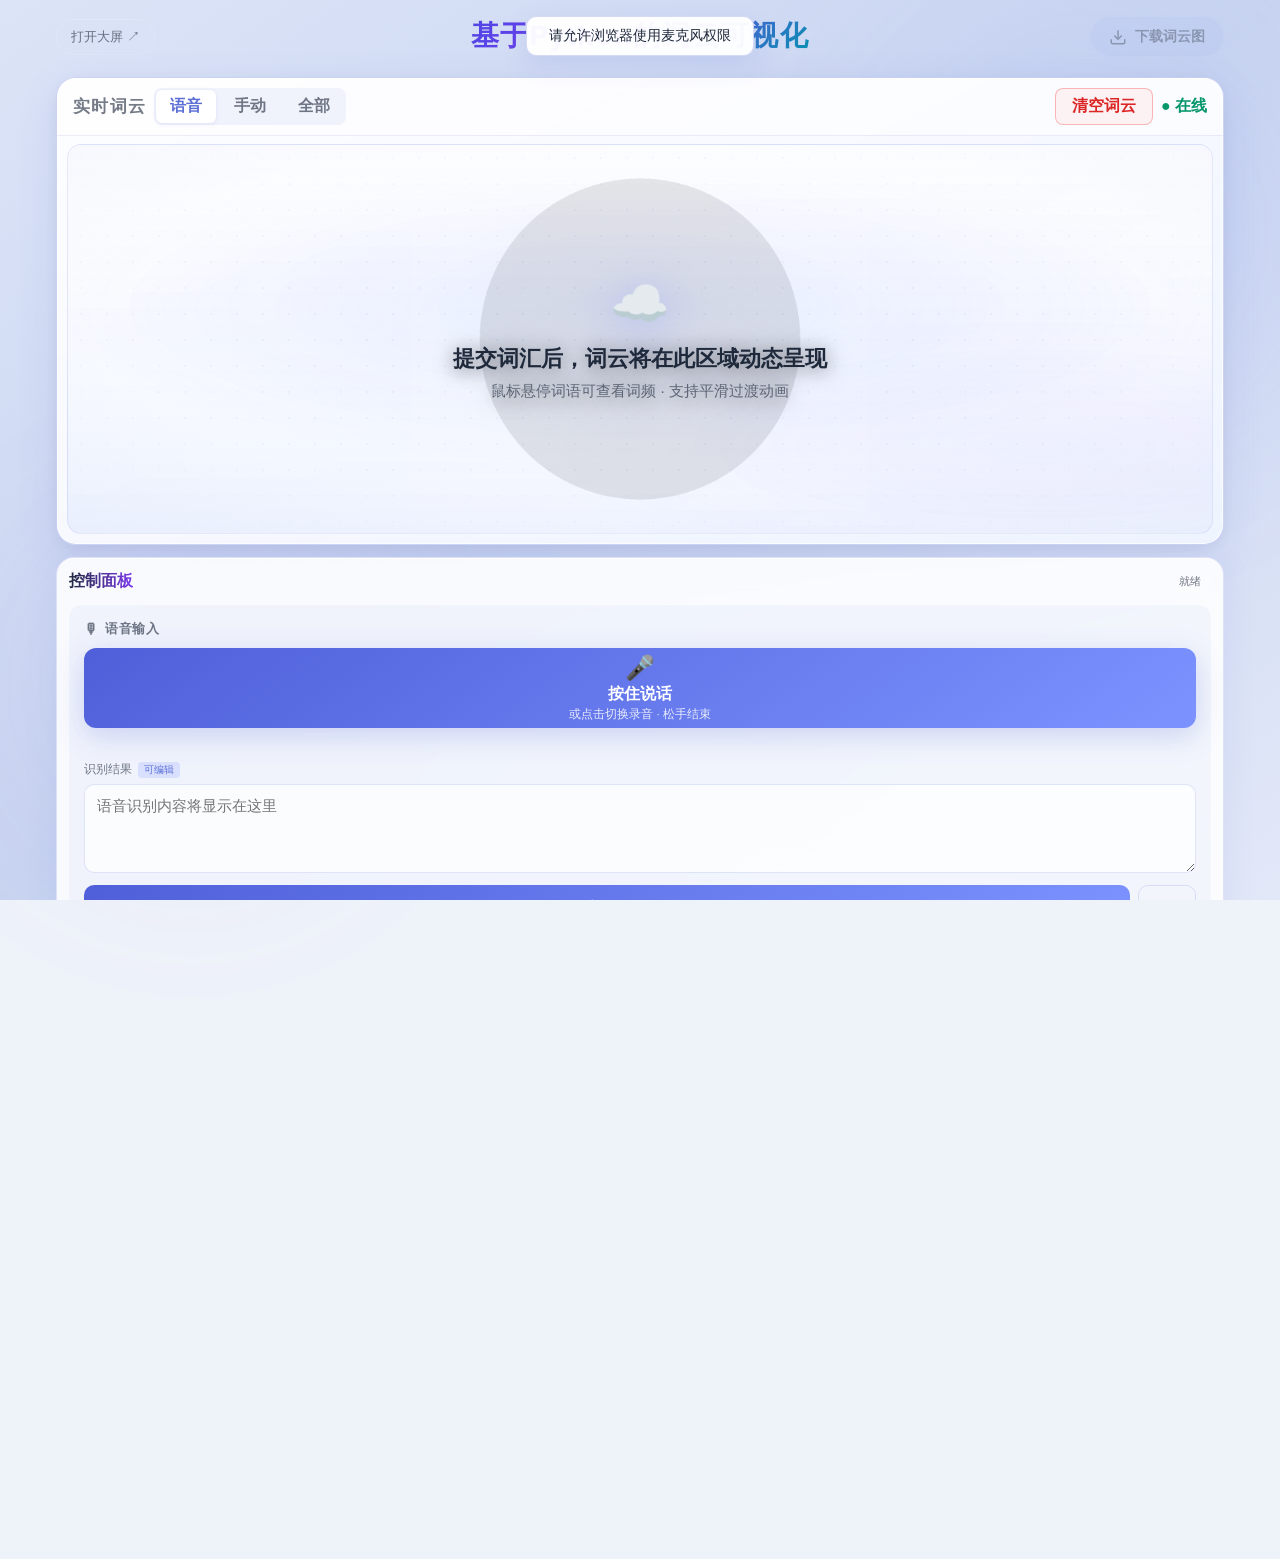
==== web/index.html @ 964d251f "Fix mobile layout, move panel below cloud, improve masks and mobile save. Remove China map shape; us" ====
<!DOCTYPE html>
<html lang="zh-CN">
<head>
  <meta charset="UTF-8">
  <meta name="viewport" content="width=device-width, initial-scale=1.0, viewport-fit=cover">
  <meta name="mobile-web-app-capable" content="yes">
  <meta name="apple-mobile-web-app-capable" content="yes">
  <meta name="apple-mobile-web-app-status-bar-style" content="default">
  <meta name="theme-color" content="#eef2f9">
  <meta name="description" content="基于 Python 的词云可视化 — 支持语音输入、手动录入与实时词云展示">
  <title>基于Python的词云可视化</title>
  <link rel="stylesheet" href="css/kiosk.css">
</head>
<body class="console-layout">
  <div id="background-layer"></div>
  <div class="ambient ambient-1"></div>
  <div class="ambient ambient-2"></div>

  <div class="page-shell">
    <header class="top-bar">
      <div class="top-bar-side top-bar-left">
        <a id="link-display" class="btn-link" href="display.html" target="_blank">打开大屏 ↗</a>
      </div>
      <h1 class="page-title">基于Python的词云可视化</h1>
      <div class="top-bar-side top-bar-right">
        <button id="btn-download" class="btn-download" type="button" disabled>
          <svg width="18" height="18" viewBox="0 0 24 24" fill="none" stroke="currentColor" stroke-width="2"><path d="M21 15v4a2 2 0 0 1-2 2H5a2 2 0 0 1-2-2v-4"/><polyline points="7 10 12 15 17 10"/><line x1="12" y1="15" x2="12" y2="3"/></svg>
          <span class="btn-download-text">下载词云图</span>
        </button>
      </div>
    </header>

    <!-- 词云展示区域（置于上方） -->
    <section id="wordcloud-stage" class="wordcloud-stage">
      <div class="stage-header">
        <div class="stage-header-left">
          <span class="stage-title">实时词云</span>
          <div class="source-tabs" id="source-tabs">
            <button type="button" class="source-tab active" data-source="voice">语音</button>
            <button type="button" class="source-tab" data-source="manual">手动</button>
            <button type="button" class="source-tab" data-source="all">全部</button>
          </div>
        </div>
        <div class="stage-header-right">
          <button id="btn-clear-cloud" class="btn-clear-cloud" type="button" title="清空当前词云显示">清空词云</button>
          <span id="sync-indicator" class="sync-indicator" title="同步状态">● 在线</span>
        </div>
      </div>
      <div class="stage-body">
        <div class="stage-bg-decor" aria-hidden="true"></div>
        <div class="stage-vignette" aria-hidden="true"></div>
        <div id="wordcloud-chart" class="wordcloud-chart"></div>
        <div id="empty-hint" class="empty-hint stage-empty">
          <div class="hint-icon">☁️</div>
          <p>提交词汇后，词云将在此区域动态呈现</p>
          <p class="sub">鼠标悬停词语可查看词频 · 支持平滑过渡动画</p>
        </div>
      </div>
    </section>

    <aside id="control-panel" class="control-panel">
      <header class="panel-header">
        <h1>控制面板</h1>
        <span id="speech-status" class="status-badge">就绪</span>
      </header>

      <section class="panel-card">
        <h2 class="card-title"><span class="card-icon">🎙</span> 语音输入</h2>
        <button id="btn-speak" class="btn-speak" type="button">
          <span class="mic-ring"></span>
          <span class="mic-icon">🎤</span>
          <span class="btn-label">按住说话</span>
          <span class="btn-hint">或点击切换录音 · 松手结束</span>
        </button>
        <p id="interim-text" class="interim-text"></p>
        <label class="field-label" for="speech-editor">识别结果 <span class="label-tag">可编辑</span></label>
        <textarea id="speech-editor" class="speech-editor" rows="3" placeholder="语音识别内容将显示在这里"></textarea>
        <div class="btn-row">
          <button id="btn-submit-speech" class="btn-primary" type="button">提交到词云</button>
          <button id="btn-clear-speech" class="btn-ghost" type="button">清空</button>
        </div>
      </section>

      <section class="panel-card">
        <h2 class="card-title"><span class="card-icon">✏️</span> 手动输入</h2>
        <div class="input-row">
          <input id="word-input" type="text" placeholder="输入词语，回车添加" autocomplete="off">
          <button id="btn-add" class="btn-add" type="button">添加</button>
        </div>
        <p class="field-hint">多个词用空格分隔 · 已启用敏感词与停用词过滤</p>
      </section>

      <section class="panel-card">
        <h2 class="card-title"><span class="card-icon">◇</span> 词云形状</h2>
        <div class="shape-grid" id="shape-grid"></div>
        <label class="upload-zone" for="mask-upload">
          <span class="upload-icon">📁</span>
          <span>上传自定义形状图</span>
          <span class="upload-hint">黑色剪影/轮廓 · 白色或透明背景 · 词语将填满轮廓内区域</span>
        </label>
        <input id="mask-upload" type="file" accept="image/*" hidden>
      </section>

      <section class="panel-stats">
        <div class="stat"><span class="stat-value" id="stat-total">0</span><span class="stat-label">总词次</span></div>
        <div class="stat"><span class="stat-value" id="stat-unique">0</span><span class="stat-label">不同词汇</span></div>
      </section>

      <details class="panel-more">
        <summary>背景与数据管理</summary>
        <div class="more-content">
          <label class="field-label">页面背景</label>
          <div class="color-row" id="bg-colors">
            <button type="button" class="color-swatch active" data-bg="gradient-1"></button>
            <button type="button" class="color-swatch" data-bg="gradient-2"></button>
            <button type="button" class="color-swatch" data-bg="gradient-3"></button>
            <button type="button" class="color-swatch" data-bg="solid-dark"></button>
            <button type="button" class="color-swatch" data-bg="solid-light"></button>
          </div>
          <label class="upload-zone upload-zone-sm" for="bg-upload"><span>上传页面背景图</span></label>
          <input id="bg-upload" type="file" accept="image/*" hidden>
          <div class="action-row">
            <button id="btn-export" class="btn-secondary" type="button">导出 JSON</button>
            <button id="btn-reset" class="btn-danger" type="button">清空词云</button>
          </div>
        </div>
      </details>

      <footer class="panel-footer">录入端 · 手机/电脑浏览器均可使用 · 在线版数据保存在本机</footer>
    </aside>
  </div>

  <div id="toast" class="toast" hidden aria-live="polite"></div>
  <div id="boot-error" class="boot-error" hidden>
    <p>页面加载失败</p>
    <p id="boot-error-msg"></p>
  </div>

  <script src="js/vendor/echarts.min.js"></script>
  <script src="js/vendor/echarts-wordcloud.min.js"></script>
  <script src="js/filter.js"></script>
  <script src="js/stopwords.js"></script>
  <script src="js/segment.js"></script>
  <script src="js/masks.js"></script>
  <script src="js/sync.js"></script>
  <script src="js/store.js"></script>
  <script src="js/chart.js"></script>
  <script src="js/app.js"></script>
</body>
</html>
---- web/css/kiosk.css ----
/* Kiosk 词云 - 美化版全屏展示 */

*,
*::before,
*::after {
  box-sizing: border-box;
  margin: 0;
  padding: 0;
}

:root {
  --panel-bg: rgba(255, 255, 255, 0.88);
  --panel-border: rgba(91, 111, 214, 0.18);
  --card-bg: rgba(91, 111, 214, 0.05);
  --accent: #5b6fd6;
  --accent-2: #7c3aed;
  --accent-glow: rgba(91, 111, 214, 0.25);
  --success: #059669;
  --danger: #dc2626;
  --text: #1e293b;
  --text-muted: rgba(30, 41, 59, 0.62);
  --radius: 18px;
  --radius-sm: 12px;
  --touch-min: 46px;
}

html, body {
  width: 100%;
  height: 100%;
  overflow: hidden;
  font-family: "Microsoft YaHei", "PingFang SC", "Segoe UI", sans-serif;
  color: var(--text);
  background: #eef2f9;
  touch-action: manipulation;
  -webkit-tap-highlight-color: transparent;
  -webkit-text-size-adjust: 100%;
}

#background-layer {
  position: fixed;
  inset: 0;
  z-index: 0;
  background: linear-gradient(145deg, #dce4f7 0%, #c8d4f0 45%, #e8edf8 100%);
  background-size: cover;
  background-position: center;
  transition: background 0.5s ease;
}

.ambient {
  position: fixed;
  border-radius: 50%;
  filter: blur(90px);
  opacity: 0.28;
  pointer-events: none;
  z-index: 0;
}

.ambient-1 {
  width: 50vw;
  height: 50vw;
  top: -10%;
  right: -10%;
  background: radial-gradient(circle, rgba(124, 147, 255, 0.45), transparent 70%);
  animation: drift 18s ease-in-out infinite;
}

.ambient-2 {
  width: 40vw;
  height: 40vw;
  bottom: -5%;
  left: -5%;
  background: radial-gradient(circle, rgba(167, 139, 250, 0.35), transparent 70%);
  animation: drift 22s ease-in-out infinite reverse;
}

@keyframes drift {
  0%, 100% { transform: translate(0, 0); }
  50% { transform: translate(30px, -20px); }
}

#wordcloud-canvas {
  display: none;
}

/* ========== 控制台页面：上词云、下控制面板 ========== */
.console-layout {
  overflow-x: hidden;
  overflow-y: auto;
  -webkit-overflow-scrolling: touch;
}

.page-shell {
  position: relative;
  z-index: 1;
  display: flex;
  flex-direction: column;
  gap: 12px;
  width: 100%;
  max-width: 1100px;
  min-height: 100vh;
  min-height: 100dvh;
  margin: 0 auto;
  padding: max(8px, env(safe-area-inset-top)) max(12px, env(safe-area-inset-right)) max(16px, env(safe-area-inset-bottom)) max(12px, env(safe-area-inset-left));
  box-sizing: border-box;
}

.console-layout .top-bar {
  flex: 0 0 auto;
  width: 100%;
}

.console-layout .wordcloud-stage {
  flex: 0 0 auto;
  width: 100%;
  height: clamp(280px, 48vh, 520px);
  min-height: 280px;
}

.console-layout .control-panel {
  flex: 0 0 auto;
  width: 100%;
  height: auto;
  max-height: none;
}

/* ========== 词云展示框 ========== */
.wordcloud-stage {
  position: relative;
  z-index: 2;
  display: flex;
  flex-direction: column;
  min-width: 0;
  min-height: 0;
  height: 100%;
  border-radius: 20px;
  border: 1px solid rgba(91, 111, 214, 0.28);
  background: linear-gradient(
    155deg,
    rgba(255, 255, 255, 0.92) 0%,
    rgba(248, 250, 255, 0.95) 55%,
    rgba(240, 245, 255, 0.92) 100%
  );
  backdrop-filter: blur(12px);
  -webkit-backdrop-filter: blur(12px);
  box-shadow:
    0 0 0 1px rgba(255, 255, 255, 0.8) inset,
    0 12px 40px rgba(91, 111, 214, 0.12),
    0 4px 16px rgba(30, 41, 59, 0.06);
  overflow: hidden;
}

.stage-header {
  display: flex;
  align-items: center;
  justify-content: space-between;
  padding: 10px 16px;
  border-bottom: 1px solid rgba(91, 111, 214, 0.12);
  flex-shrink: 0;
  background: rgba(255, 255, 255, 0.5);
  gap: 12px;
}

.stage-header-left {
  display: flex;
  align-items: center;
  gap: 8px;
  min-width: 0;
  flex: 1 1 auto;
  flex-wrap: wrap;
}

.stage-header-right {
  display: flex;
  align-items: center;
  gap: 8px;
  flex-shrink: 0;
  flex-wrap: wrap;
}

.source-tabs {
  display: flex;
  gap: 4px;
  padding: 2px;
  border-radius: 8px;
  background: rgba(91, 111, 214, 0.08);
}

.source-tab {
  border: none;
  background: transparent;
  color: var(--text-muted);
  font-size: 1rem;
  font-weight: 600;
  padding: 6px 14px;
  border-radius: 6px;
  cursor: pointer;
  transition: background 0.2s, color 0.2s;
}

.source-tab:hover {
  color: var(--text);
  background: rgba(255, 255, 255, 0.6);
}

.source-tab.active {
  background: #fff;
  color: var(--accent);
  box-shadow: 0 1px 4px rgba(91, 111, 214, 0.15);
}

.btn-clear-cloud {
  border: 1px solid rgba(239, 68, 68, 0.35);
  background: rgba(254, 242, 242, 0.9);
  color: #dc2626;
  font-size: 1rem;
  font-weight: 600;
  padding: 7px 16px;
  border-radius: 8px;
  cursor: pointer;
  transition: background 0.2s, border-color 0.2s;
}

.btn-clear-cloud:hover {
  background: #fee2e2;
  border-color: rgba(239, 68, 68, 0.55);
}

.stage-title {
  font-size: 1.05rem;
  font-weight: 600;
  color: var(--text-muted);
  letter-spacing: 0.08em;
}

.stage-body {
  position: relative;
  flex: 1;
  display: flex;
  flex-direction: column;
  min-height: 0;
  margin: 8px 10px 10px;
  border-radius: 14px;
  overflow: hidden;
  border: 1px solid rgba(91, 111, 214, 0.15);
  background:
    radial-gradient(ellipse 75% 60% at 50% 42%, rgba(124, 147, 255, 0.14), transparent 68%),
    radial-gradient(ellipse 45% 35% at 85% 78%, rgba(167, 139, 250, 0.08), transparent),
    linear-gradient(180deg, rgba(255, 255, 255, 0.85) 0%, rgba(240, 245, 255, 0.95) 100%);
}

.stage-body::before {
  content: "";
  position: absolute;
  inset: 6%;
  z-index: 1;
  background-image: var(--shape-guide-image, none);
  background-repeat: no-repeat;
  background-position: center;
  background-size: contain;
  opacity: 0.09;
  pointer-events: none;
}

.stage-bg-decor {
  position: absolute;
  inset: 0;
  background-image: radial-gradient(rgba(91, 111, 214, 0.07) 1px, transparent 1px);
  background-size: 26px 26px;
  mask-image: radial-gradient(ellipse 90% 80% at 50% 48%, black 25%, transparent 100%);
  -webkit-mask-image: radial-gradient(ellipse 90% 80% at 50% 48%, black 25%, transparent 100%);
  pointer-events: none;
  z-index: 0;
}

.stage-vignette {
  position: absolute;
  inset: 0;
  background: radial-gradient(ellipse 85% 75% at 50% 50%, transparent 55%, rgba(91, 111, 214, 0.06) 100%);
  pointer-events: none;
  z-index: 1;
}

.sync-indicator {
  font-size: 1rem;
  font-weight: 600;
  color: var(--success);
  transition: color 0.3s;
}

.sync-indicator.offline {
  color: #fbbf24;
}

.wordcloud-chart {
  position: relative;
  z-index: 2;
  width: 100%;
  height: 100%;
  min-height: 200px;
  flex: 1;
}
  min-height: 280px;
  background: transparent !important;
}

.wordcloud-chart canvas {
  background: transparent !important;
}

.stage-empty {
  position: absolute;
  inset: 0;
  z-index: 3;
}

.top-actions {
  display: flex;
  align-items: center;
  gap: 10px;
}

.btn-link {
  padding: 8px 14px;
  border-radius: 999px;
  border: 1px solid rgba(255, 255, 255, 0.15);
  color: var(--text-muted);
  font-size: 0.82rem;
  text-decoration: none;
  transition: all 0.2s;
}

.btn-link:hover {
  color: var(--text);
  border-color: var(--accent);
  background: rgba(124, 147, 255, 0.12);
}

/* 顶部栏 */
.top-bar {
  position: relative;
  z-index: 15;
  display: flex;
  flex-wrap: wrap;
  align-items: center;
  justify-content: space-between;
  gap: 8px 12px;
  padding: 4px 0 8px;
  width: 100%;
  box-sizing: border-box;
}

.top-bar-side {
  display: flex;
  align-items: center;
  flex: 0 1 auto;
  pointer-events: auto;
}

.top-bar-left {
  order: 1;
}

.top-bar-right {
  order: 3;
  margin-left: auto;
}

.page-title {
  order: 2;
  flex: 1 1 100%;
  pointer-events: none;
  text-align: center;
  font-size: clamp(1rem, 4.2vw, 1.75rem);
  font-weight: 800;
  letter-spacing: 0.05em;
  background: linear-gradient(135deg, #4f46e5 0%, #7c3aed 45%, #0891b2 100%);
  -webkit-background-clip: text;
  -webkit-text-fill-color: transparent;
  background-clip: text;
  line-height: 1.3;
  padding: 0;
}

@media (min-width: 640px) {
  .top-bar {
    display: grid;
    grid-template-columns: 1fr auto 1fr;
    flex-wrap: nowrap;
  }

  .page-title {
    order: unset;
    flex: unset;
    grid-column: 2;
  }

  .top-bar-left {
    order: unset;
    justify-content: flex-start;
  }

  .top-bar-right {
    order: unset;
    margin-left: 0;
    justify-content: flex-end;
  }
}

.brand {
  display: flex;
  align-items: center;
  gap: 10px;
}

.brand-dot {
  width: 10px;
  height: 10px;
  border-radius: 50%;
  background: var(--success);
  box-shadow: 0 0 12px var(--success);
  animation: pulse-dot 2s ease infinite;
}

@keyframes pulse-dot {
  0%, 100% { opacity: 1; }
  50% { opacity: 0.5; }
}

.brand-text {
  font-size: 0.95rem;
  font-weight: 600;
  letter-spacing: 0.04em;
  opacity: 0.9;
}

.btn-download {
  display: flex;
  align-items: center;
  gap: 8px;
  padding: 10px 18px;
  border: 1px solid rgba(255, 255, 255, 0.15);
  border-radius: 999px;
  background: rgba(124, 147, 255, 0.15);
  backdrop-filter: blur(12px);
  color: var(--text);
  font-family: inherit;
  font-size: 0.88rem;
  font-weight: 600;
  cursor: pointer;
  transition: all 0.2s ease;
}

.btn-download:hover:not(:disabled) {
  background: rgba(124, 147, 255, 0.3);
  border-color: var(--accent);
  box-shadow: 0 4px 20px var(--accent-glow);
}

.btn-download:disabled {
  opacity: 0.35;
  cursor: not-allowed;
}

/* 空状态提示 */
.empty-hint {
  display: flex;
  flex-direction: column;
  align-items: center;
  justify-content: center;
  pointer-events: none;
  text-align: center;
  padding: 24px;
  transition: opacity 0.4s ease;
}

.empty-hint.hidden { opacity: 0; }

.hint-icon {
  font-size: 3rem;
  margin-bottom: 12px;
  filter: drop-shadow(0 4px 20px rgba(124, 147, 255, 0.4));
}

.empty-hint p {
  font-size: clamp(1rem, 2.2vw, 1.35rem);
  font-weight: 600;
  text-shadow: 0 2px 20px rgba(0, 0, 0, 0.55);
}

.empty-hint .sub {
  margin-top: 8px;
  font-size: clamp(0.82rem, 2vw, 0.95rem);
  font-weight: 400;
  color: var(--text-muted);
}

/* 控制面板 */
.control-panel {
  position: relative;
  z-index: 10;
  width: 100%;
  height: auto;
  max-height: none;
  overflow-y: visible;
  overflow-x: hidden;
  padding: 12px;
  border-radius: var(--radius);
  background: var(--panel-bg);
  border: 1px solid var(--panel-border);
  backdrop-filter: blur(20px);
  -webkit-backdrop-filter: blur(20px);
  box-shadow: 0 8px 32px rgba(91, 111, 214, 0.1), inset 0 1px 0 rgba(255, 255, 255, 0.8);
  scrollbar-width: thin;
  scrollbar-color: rgba(91,111,214,0.2) transparent;
}

.panel-header {
  display: flex;
  align-items: center;
  justify-content: space-between;
  margin-bottom: 12px;
}

.panel-header h1 {
  font-size: 1rem;
  font-weight: 700;
  background: linear-gradient(90deg, var(--text), var(--accent-2));
  -webkit-background-clip: text;
  -webkit-text-fill-color: transparent;
  background-clip: text;
}

.status-badge {
  font-size: 0.7rem;
  padding: 4px 10px;
  border-radius: 999px;
  background: rgba(255, 255, 255, 0.07);
  color: var(--text-muted);
}

.status-badge.listening {
  background: rgba(255, 107, 138, 0.2);
  color: #ffb3c5;
  animation: pulse-badge 1.2s ease-in-out infinite;
}

.status-badge.unsupported {
  background: rgba(251, 191, 36, 0.15);
  color: #fcd34d;
}

@keyframes pulse-badge {
  0%, 100% { opacity: 1; }
  50% { opacity: 0.55; }
}

.panel-card {
  background: var(--card-bg);
  border: 1px solid rgba(255, 255, 255, 0.06);
  border-radius: var(--radius-sm);
  padding: 14px;
  margin-bottom: 10px;
}

.card-title {
  display: flex;
  align-items: center;
  gap: 6px;
  font-size: 0.82rem;
  font-weight: 600;
  color: var(--text-muted);
  margin-bottom: 10px;
  text-transform: uppercase;
  letter-spacing: 0.06em;
}

.card-icon { font-size: 0.9rem; }

/* 语音按钮 */
.btn-speak {
  position: relative;
  width: 100%;
  min-height: 80px;
  border: none;
  border-radius: var(--radius-sm);
  cursor: pointer;
  display: flex;
  flex-direction: column;
  align-items: center;
  justify-content: center;
  gap: 2px;
  background: linear-gradient(145deg, #4f5fd9, #7c93ff);
  color: #fff;
  font-family: inherit;
  box-shadow: 0 8px 28px var(--accent-glow);
  transition: transform 0.12s, box-shadow 0.12s, background 0.12s;
  user-select: none;
  overflow: hidden;
  touch-action: none;
  -webkit-user-select: none;
}

.btn-speak:active,
.btn-speak.recording {
  transform: scale(0.98);
  background: linear-gradient(145deg, #e0446a, #ff6b8a);
  box-shadow: 0 8px 32px rgba(255, 107, 138, 0.45);
}

.btn-speak:disabled {
  opacity: 0.4;
  cursor: not-allowed;
}

.mic-ring {
  position: absolute;
  inset: 0;
  border-radius: inherit;
  opacity: 0;
  border: 2px solid rgba(255, 255, 255, 0.5);
  transition: opacity 0.2s;
}

.btn-speak.recording .mic-ring {
  opacity: 1;
  animation: ring-pulse 1.2s ease-out infinite;
}

@keyframes ring-pulse {
  0% { transform: scale(1); opacity: 0.6; }
  100% { transform: scale(1.15); opacity: 0; }
}

.mic-icon { font-size: 1.5rem; }
.btn-label { font-size: 1rem; font-weight: 700; }
.btn-hint { font-size: 0.72rem; opacity: 0.85; }

.interim-text {
  min-height: 1.2em;
  margin-top: 8px;
  font-size: 0.8rem;
  color: var(--accent);
  line-height: 1.4;
  word-break: break-all;
}

.field-label {
  display: flex;
  align-items: center;
  gap: 6px;
  font-size: 0.76rem;
  color: var(--text-muted);
  margin: 10px 0 6px;
}

.label-tag {
  font-size: 0.65rem;
  padding: 1px 6px;
  border-radius: 4px;
  background: rgba(124, 147, 255, 0.2);
  color: var(--accent);
}

.speech-editor {
  width: 100%;
  padding: 10px 12px;
  border-radius: 10px;
  border: 1px solid var(--panel-border);
  background: rgba(255, 255, 255, 0.75);
  color: var(--text);
  font-size: 0.92rem;
  font-family: inherit;
  line-height: 1.5;
  resize: vertical;
  min-height: 72px;
  outline: none;
  transition: border-color 0.2s, box-shadow 0.2s;
}

.speech-editor:focus {
  border-color: var(--accent);
  box-shadow: 0 0 0 3px rgba(124, 147, 255, 0.15);
}

.btn-row {
  display: flex;
  gap: 8px;
  margin-top: 8px;
}

.btn-primary {
  flex: 1;
  min-height: var(--touch-min);
  border: none;
  border-radius: 10px;
  background: linear-gradient(135deg, #4f5fd9, #7c93ff);
  color: #fff;
  font-size: 0.9rem;
  font-weight: 600;
  font-family: inherit;
  cursor: pointer;
  transition: opacity 0.15s;
}

.btn-primary:active { opacity: 0.85; }

.btn-ghost {
  min-height: var(--touch-min);
  padding: 0 14px;
  border: 1px solid var(--panel-border);
  border-radius: 10px;
  background: transparent;
  color: var(--text-muted);
  font-size: 0.85rem;
  font-family: inherit;
  cursor: pointer;
}

.input-row {
  display: flex;
  gap: 8px;
}

.input-row input {
  flex: 1;
  min-width: 0;
  min-height: var(--touch-min);
  padding: 0 14px;
  border-radius: 10px;
  border: 1px solid var(--panel-border);
  background: rgba(255, 255, 255, 0.75);
  color: var(--text);
  font-size: 0.95rem;
  font-family: inherit;
  outline: none;
}

.input-row input:focus {
  border-color: var(--accent);
  box-shadow: 0 0 0 3px rgba(124, 147, 255, 0.15);
}

.btn-add {
  min-width: 68px;
  min-height: var(--touch-min);
  border: none;
  border-radius: 10px;
  background: rgba(124, 147, 255, 0.2);
  color: var(--text);
  font-size: 0.9rem;
  font-family: inherit;
  cursor: pointer;
}

.field-hint {
  margin-top: 6px;
  font-size: 0.7rem;
  color: var(--text-muted);
  line-height: 1.35;
}

/* 形状选择 */
.shape-grid {
  display: grid;
  grid-template-columns: repeat(3, 1fr);
  gap: 8px;
  margin-bottom: 10px;
}

.shape-btn {
  display: flex;
  flex-direction: column;
  align-items: center;
  gap: 4px;
  padding: 10px 4px;
  border: 1px solid rgba(255, 255, 255, 0.08);
  border-radius: 10px;
  background: rgba(0, 0, 0, 0.2);
  color: var(--text-muted);
  font-size: 0.68rem;
  font-family: inherit;
  cursor: pointer;
  transition: all 0.15s;
}

.shape-btn .shape-icon {
  font-size: 1.3rem;
  line-height: 1;
}

.shape-btn:hover {
  border-color: rgba(124, 147, 255, 0.3);
  background: rgba(124, 147, 255, 0.08);
}

.shape-btn.active {
  border-color: var(--accent);
  background: rgba(124, 147, 255, 0.18);
  color: var(--text);
  box-shadow: 0 0 16px var(--accent-glow);
}

.upload-zone {
  display: flex;
  flex-direction: column;
  align-items: center;
  gap: 2px;
  padding: 12px;
  border: 1px dashed rgba(255, 255, 255, 0.15);
  border-radius: 10px;
  cursor: pointer;
  font-size: 0.78rem;
  color: var(--text-muted);
  transition: border-color 0.2s, background 0.2s;
}

.upload-zone:hover {
  border-color: var(--accent);
  background: rgba(124, 147, 255, 0.06);
}

.upload-zone-sm {
  padding: 8px;
  margin-bottom: 10px;
}

.upload-icon { font-size: 1.2rem; }
.upload-hint { font-size: 0.65rem; opacity: 0.7; }

.panel-stats {
  display: flex;
  gap: 10px;
  margin-bottom: 10px;
}

.stat {
  flex: 1;
  padding: 10px;
  border-radius: var(--radius-sm);
  background: var(--card-bg);
  border: 1px solid rgba(255, 255, 255, 0.06);
  text-align: center;
}

.stat-value {
  display: block;
  font-size: 1.4rem;
  font-weight: 700;
  background: linear-gradient(135deg, var(--accent), var(--accent-2));
  -webkit-background-clip: text;
  -webkit-text-fill-color: transparent;
  background-clip: text;
}

.stat-label {
  font-size: 0.68rem;
  color: var(--text-muted);
}

.panel-more summary {
  cursor: pointer;
  font-size: 0.82rem;
  color: var(--text-muted);
  padding: 8px 0;
  list-style: none;
}

.panel-more summary::-webkit-details-marker { display: none; }

.more-content { padding-top: 8px; }

.color-row {
  display: flex;
  gap: 8px;
  margin-bottom: 10px;
}

.color-swatch {
  width: 34px;
  height: 34px;
  border-radius: 50%;
  border: 2px solid transparent;
  cursor: pointer;
  padding: 0;
  transition: transform 0.15s;
}

.color-swatch:hover { transform: scale(1.1); }

.color-swatch.active {
  border-color: #fff;
  box-shadow: 0 0 0 2px var(--accent);
}

.color-swatch[data-bg="gradient-1"] { background: linear-gradient(135deg, #dce4f7, #c8d4f0, #e8edf8); }
.color-swatch[data-bg="gradient-2"] { background: linear-gradient(135deg, #e4d9f5, #d4c4ef, #ebe2f8); }
.color-swatch[data-bg="gradient-3"] { background: linear-gradient(135deg, #d4ece6, #c0e0d6, #e0f0ea); }
.color-swatch[data-bg="solid-dark"] { background: linear-gradient(135deg, #2a3148, #343d58); }
.color-swatch[data-bg="solid-light"] { background: linear-gradient(135deg, #f5f7fc, #e8edf7); }

.action-row {
  display: flex;
  gap: 8px;
}

.btn-secondary, .btn-danger {
  flex: 1;
  min-height: 38px;
  border: none;
  border-radius: 8px;
  font-size: 0.8rem;
  font-family: inherit;
  cursor: pointer;
}

.btn-secondary {
  background: rgba(255, 255, 255, 0.07);
  color: var(--text);
}

.btn-danger {
  background: rgba(255, 107, 138, 0.15);
  color: #ffb3c5;
}

.panel-footer {
  margin-top: 10px;
  padding-top: 10px;
  border-top: 1px solid var(--panel-border);
  font-size: 0.65rem;
  color: var(--text-muted);
  text-align: center;
}

.toast {
  position: fixed;
  top: 16px;
  left: 50%;
  transform: translateX(-50%);
  z-index: 100;
  padding: 10px 22px;
  border-radius: 10px;
  background: rgba(255, 255, 255, 0.96);
  color: var(--text);
  border: 1px solid rgba(91, 111, 214, 0.25);
  box-shadow: 0 8px 24px rgba(91, 111, 214, 0.15);
  font-size: 0.86rem;
  pointer-events: none;
  max-width: 90vw;
  text-align: center;
  opacity: 0;
  visibility: hidden;
  transition: opacity 0.25s ease, visibility 0.25s ease;
}

.toast.show {
  opacity: 1;
  visibility: visible;
}

.toast[hidden] {
  display: block !important;
  opacity: 0;
  visibility: hidden;
}

.save-preview-overlay {
  position: fixed;
  inset: 0;
  z-index: 300;
  display: flex;
  align-items: center;
  justify-content: center;
  padding: 16px;
  padding: max(16px, env(safe-area-inset-top)) max(16px, env(safe-area-inset-right)) max(16px, env(safe-area-inset-bottom)) max(16px, env(safe-area-inset-left));
  background: rgba(15, 23, 42, 0.72);
  backdrop-filter: blur(6px);
}

.save-preview-overlay[hidden] {
  display: none !important;
}

.save-preview-box {
  width: min(100%, 420px);
  max-height: 90vh;
  overflow: auto;
  padding: 16px;
  border-radius: 16px;
  background: #fff;
  text-align: center;
  box-shadow: 0 20px 50px rgba(0, 0, 0, 0.25);
}

.save-preview-title {
  font-size: 0.95rem;
  font-weight: 600;
  color: var(--text);
  margin-bottom: 12px;
}

.save-preview-img {
  display: block;
  width: 100%;
  height: auto;
  border-radius: 10px;
  border: 1px solid rgba(91, 111, 214, 0.2);
  margin-bottom: 14px;
  -webkit-touch-callout: default;
  user-select: auto;
}

.save-preview-hint {
  font-size: 0.82rem;
  color: var(--text-muted);
  margin-bottom: 12px;
  line-height: 1.45;
}

.save-preview-box .btn-primary,
.save-preview-actions .btn-secondary,
.save-preview-actions .btn-ghost {
  width: 100%;
}

.save-preview-actions {
  display: flex;
  flex-direction: column;
  gap: 10px;
}

.save-download-link {
  display: flex;
  align-items: center;
  justify-content: center;
  padding: 12px 16px;
  border-radius: 12px;
  text-decoration: none;
  text-align: center;
  font-weight: 600;
  box-sizing: border-box;
}

.boot-error {
  position: fixed;
  inset: 0;
  z-index: 200;
  display: flex;
  flex-direction: column;
  align-items: center;
  justify-content: center;
  padding: 24px;
  background: rgba(8, 10, 18, 0.96);
  text-align: center;
}

.boot-error[hidden] { display: none !important; }

.boot-error #boot-error-msg { color: #ffb3c5; }

.boot-error .boot-hint {
  margin-top: 16px;
  color: var(--text-muted);
  font-size: 0.85rem;
  max-width: 360px;
  line-height: 1.5;
}

@media (min-width: 1200px) {
  .page-shell {
    max-width: 1200px;
    padding: 12px 16px 18px;
  }

  .console-layout .wordcloud-stage {
    height: clamp(360px, 52vh, 580px);
  }
}

@media (max-width: 639px) {
  .console-layout .wordcloud-stage {
    height: clamp(260px, 42vh, 400px);
    min-height: 260px;
  }

  .stage-header {
    flex-direction: column;
    align-items: stretch;
  }

  .stage-header-left,
  .stage-header-right {
    width: 100%;
    justify-content: space-between;
  }

  .source-tabs {
    width: 100%;
  }

  .source-tab {
    flex: 1;
    text-align: center;
    padding: 8px 6px;
    font-size: 0.9rem;
  }

  .top-bar-right .btn-download .btn-download-text {
    display: none;
  }

  .shape-grid {
    grid-template-columns: repeat(3, 1fr);
  }

  .btn-row {
    flex-direction: column;
  }

  .btn-row button {
    width: 100%;
    min-height: var(--touch-min);
  }

  .input-row input,
  .speech-editor {
    font-size: 16px;
  }
}

@media (max-height: 700px) and (min-width: 961px) {
  .page-shell {
    padding: 8px 14px 12px;
    gap: 10px;
  }

  .control-panel {
    padding: 12px;
  }

  .btn-speak {
    min-height: 68px;
  }
}

body.theme-dark {
  --panel-bg: rgba(12, 14, 24, 0.88);
  --panel-border: rgba(255, 255, 255, 0.1);
  --card-bg: rgba(255, 255, 255, 0.04);
  --text: #f0f2ff;
  --text-muted: rgba(240, 242, 255, 0.55);
}

body.theme-dark .wordcloud-stage {
  background: linear-gradient(155deg, rgba(20, 24, 42, 0.92), rgba(8, 11, 22, 0.95));
  border-color: rgba(124, 147, 255, 0.22);
}

body.theme-dark .stage-body {
  background:
    radial-gradient(ellipse 75% 60% at 50% 42%, rgba(124, 147, 255, 0.16), transparent 68%),
    linear-gradient(180deg, rgba(5, 8, 18, 0.55) 0%, rgba(10, 14, 28, 0.82) 100%);
  border-color: rgba(255, 255, 255, 0.07);
}

body.theme-dark .speech-editor,
body.theme-dark .input-row input {
  background: rgba(0, 0, 0, 0.25);
  color: #f0f2ff;
}
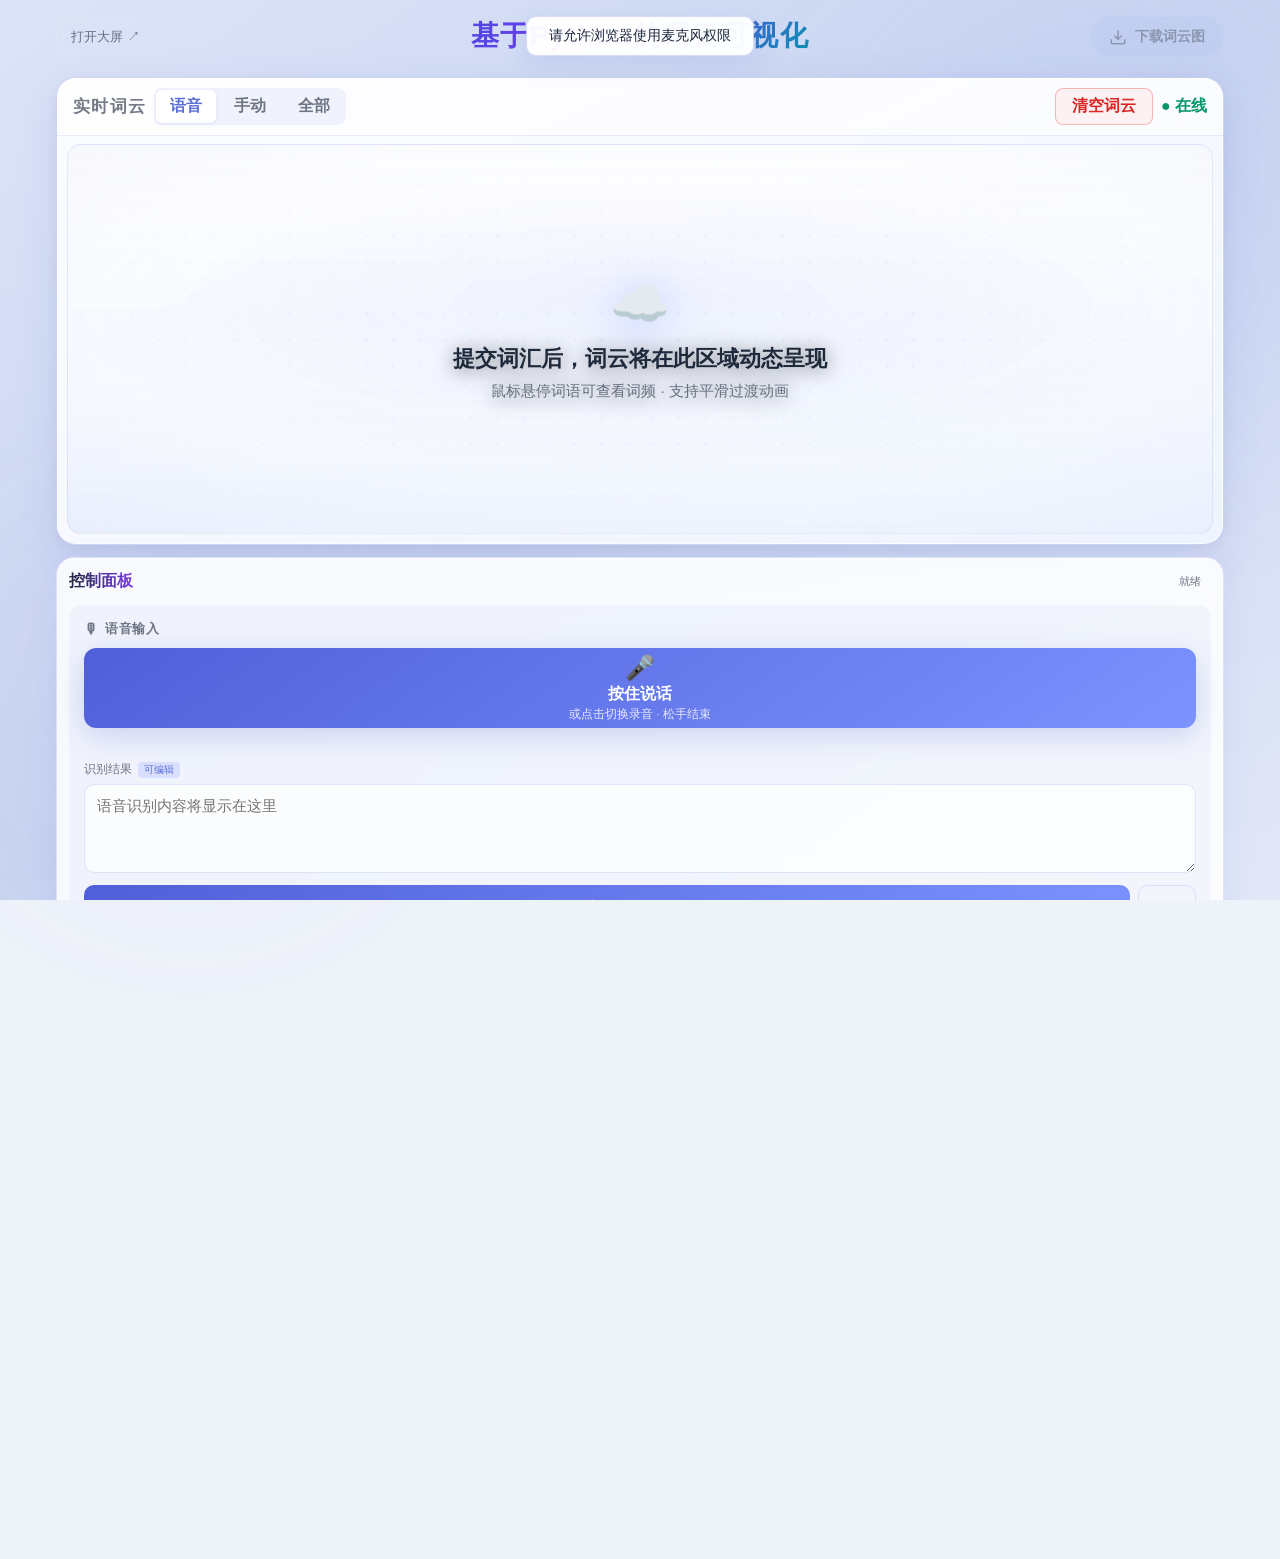
==== commit 23feb1aa: "Outline-only word cloud masks: transparent interior, words along shape edge" ====
--- a/web/index.html
+++ b/web/index.html
@@ -9,7 +9,7 @@
   <meta name="theme-color" content="#eef2f9">
   <meta name="description" content="基于 Python 的词云可视化 — 支持语音输入、手动录入与实时词云展示">
   <title>基于Python的词云可视化</title>
-  <link rel="stylesheet" href="css/kiosk.css">
+  <link rel="stylesheet" href="css/kiosk.css?v=20260529">
 </head>
 <body class="console-layout">
   <div id="background-layer"></div>
@@ -96,7 +96,7 @@
         <label class="upload-zone" for="mask-upload">
           <span class="upload-icon">📁</span>
           <span>上传自定义形状图</span>
-          <span class="upload-hint">黑色剪影/轮廓 · 白色或透明背景 · 词语将填满轮廓内区域</span>
+          <span class="upload-hint">黑色剪影/轮廓 · 白底或透明底 · 词语沿轮廓边缘排列</span>
         </label>
         <input id="mask-upload" type="file" accept="image/*" hidden>
       </section>
@@ -126,7 +126,7 @@
         </div>
       </details>
 
-      <footer class="panel-footer">录入端 · 手机/电脑浏览器均可使用 · 在线版数据保存在本机</footer>
+      <footer class="panel-footer">录入端 · 轮廓词云 · 版本 20260529 · 数据保存在本机浏览器</footer>
     </aside>
   </div>
 
@@ -136,15 +136,15 @@
     <p id="boot-error-msg"></p>
   </div>
 
-  <script src="js/vendor/echarts.min.js"></script>
-  <script src="js/vendor/echarts-wordcloud.min.js"></script>
-  <script src="js/filter.js"></script>
-  <script src="js/stopwords.js"></script>
-  <script src="js/segment.js"></script>
-  <script src="js/masks.js"></script>
-  <script src="js/sync.js"></script>
-  <script src="js/store.js"></script>
-  <script src="js/chart.js"></script>
-  <script src="js/app.js"></script>
+  <script src="js/vendor/echarts.min.js?v=20260529"></script>
+  <script src="js/vendor/echarts-wordcloud.min.js?v=20260529"></script>
+  <script src="js/filter.js?v=20260529"></script>
+  <script src="js/stopwords.js?v=20260529"></script>
+  <script src="js/segment.js?v=20260529"></script>
+  <script src="js/masks.js?v=20260529"></script>
+  <script src="js/sync.js?v=20260529"></script>
+  <script src="js/store.js?v=20260529"></script>
+  <script src="js/chart.js?v=20260529"></script>
+  <script src="js/app.js?v=20260529"></script>
 </body>
 </html>
--- a/web/css/kiosk.css
+++ b/web/css/kiosk.css
@@ -243,22 +243,8 @@
   overflow: hidden;
   border: 1px solid rgba(91, 111, 214, 0.15);
   background:
-    radial-gradient(ellipse 75% 60% at 50% 42%, rgba(124, 147, 255, 0.14), transparent 68%),
-    radial-gradient(ellipse 45% 35% at 85% 78%, rgba(167, 139, 250, 0.08), transparent),
+    radial-gradient(ellipse 75% 60% at 50% 42%, rgba(124, 147, 255, 0.08), transparent 68%),
     linear-gradient(180deg, rgba(255, 255, 255, 0.85) 0%, rgba(240, 245, 255, 0.95) 100%);
-}
-
-.stage-body::before {
-  content: "";
-  position: absolute;
-  inset: 6%;
-  z-index: 1;
-  background-image: var(--shape-guide-image, none);
-  background-repeat: no-repeat;
-  background-position: center;
-  background-size: contain;
-  opacity: 0.09;
-  pointer-events: none;
 }
 
 .stage-bg-decor {
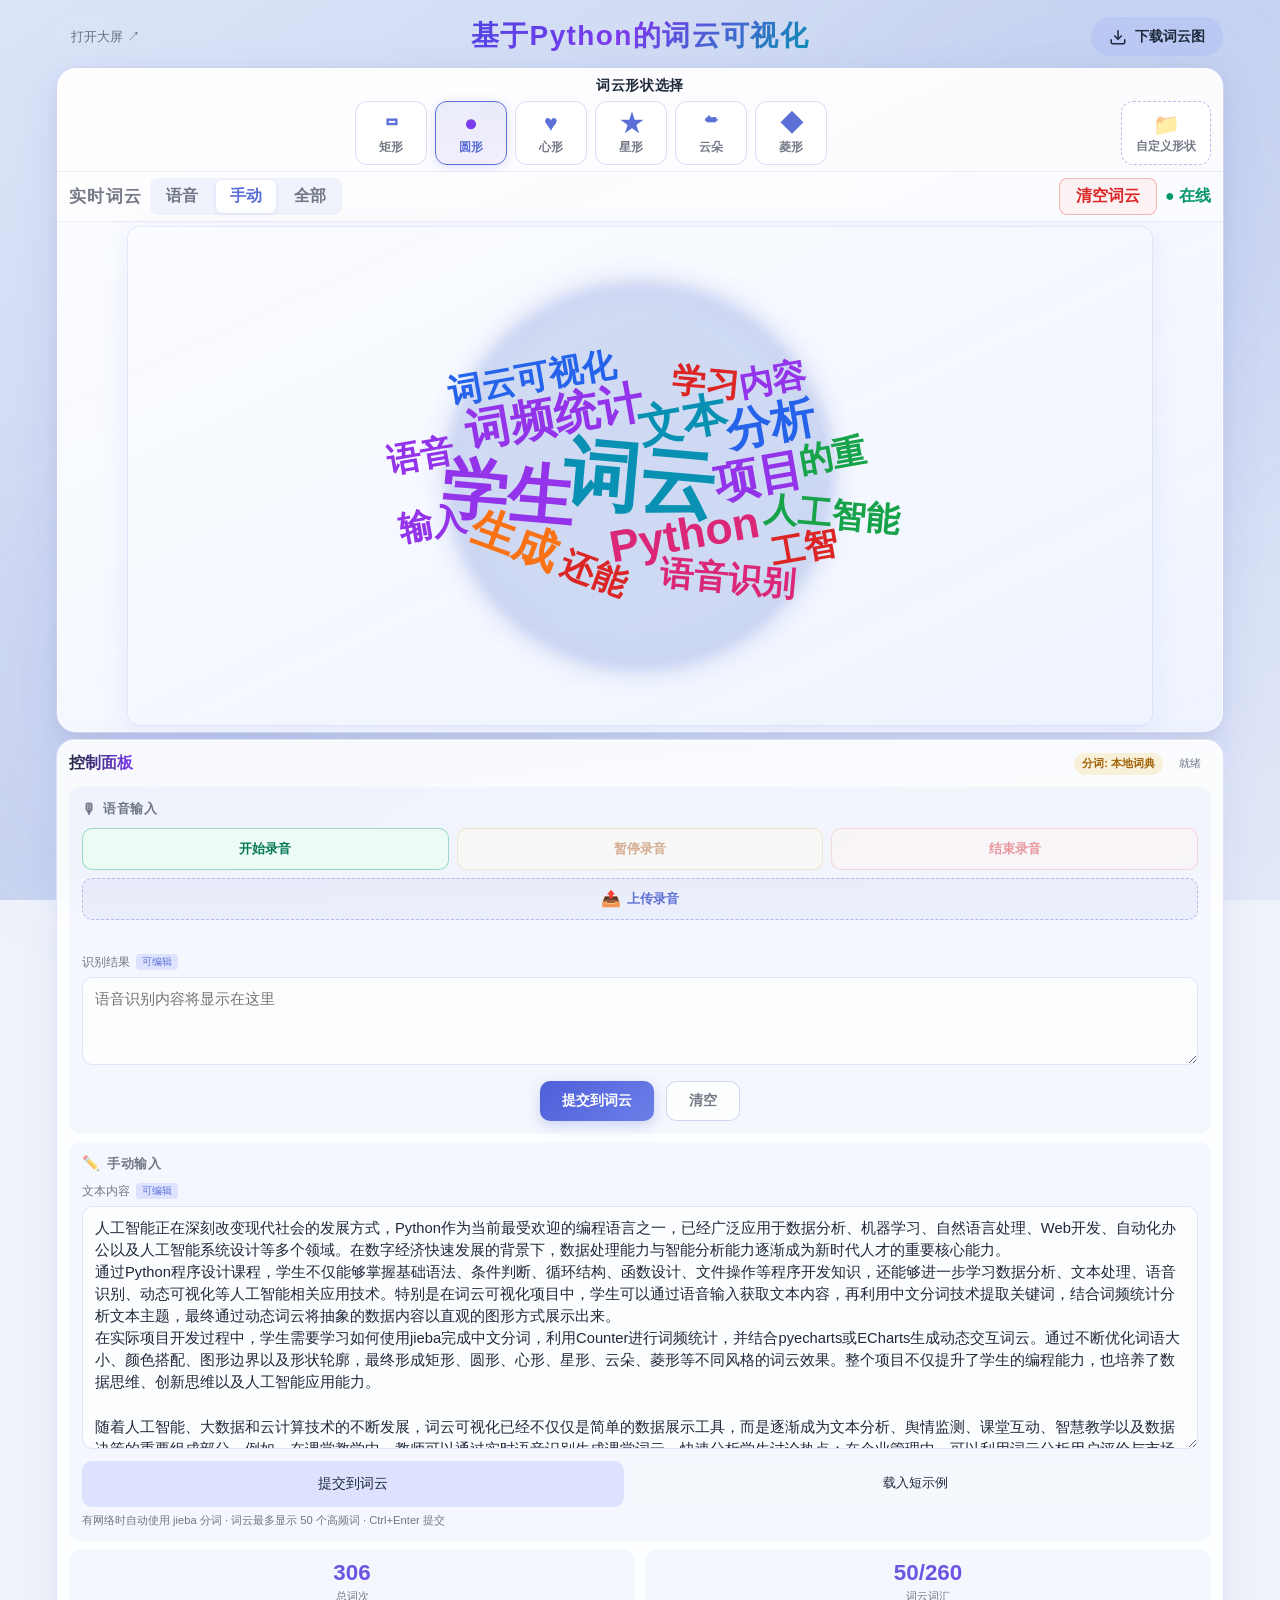
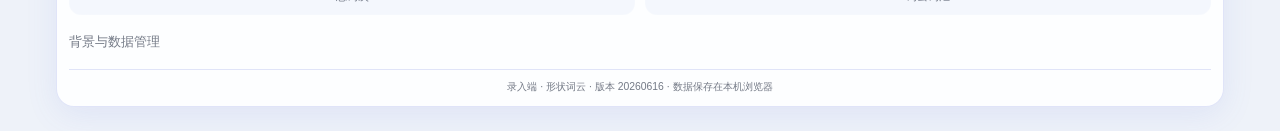
==== commit e38c4ced: "Improve web word cloud with jieba API, shape masks, and segmentation accuracy. Add online jieba segm" ====
--- a/web/index.html
+++ b/web/index.html
@@ -1,5 +1,5 @@
 <!DOCTYPE html>
-<html lang="zh-CN">
+<html lang="zh-CN" class="console-page">
 <head>
   <meta charset="UTF-8">
   <meta name="viewport" content="width=device-width, initial-scale=1.0, viewport-fit=cover">
@@ -9,7 +9,7 @@
   <meta name="theme-color" content="#eef2f9">
   <meta name="description" content="基于 Python 的词云可视化 — 支持语音输入、手动录入与实时词云展示">
   <title>基于Python的词云可视化</title>
-  <link rel="stylesheet" href="css/kiosk.css?v=20260529">
+  <link rel="stylesheet" href="css/kiosk.css?v=20260616">
 </head>
 <body class="console-layout">
   <div id="background-layer"></div>
@@ -32,6 +32,17 @@
 
     <!-- 词云展示区域（置于上方） -->
     <section id="wordcloud-stage" class="wordcloud-stage">
+      <div class="shape-customize">
+        <h2 class="shape-customize-title">词云形状选择</h2>
+        <div class="shape-customize-row">
+          <div class="shape-strip" id="shape-strip" role="toolbar" aria-label="词云形状选择"></div>
+          <label class="shape-upload-btn" for="mask-upload" title="上传剪影图片">
+            <span class="shape-upload-icon" aria-hidden="true">📁</span>
+            <span class="shape-upload-label">自定义形状</span>
+          </label>
+          <input id="mask-upload" type="file" accept="image/*" hidden>
+        </div>
+      </div>
       <div class="stage-header">
         <div class="stage-header-left">
           <span class="stage-title">实时词云</span>
@@ -46,14 +57,13 @@
           <span id="sync-indicator" class="sync-indicator" title="同步状态">● 在线</span>
         </div>
       </div>
-      <div class="stage-body">
-        <div class="stage-bg-decor" aria-hidden="true"></div>
-        <div class="stage-vignette" aria-hidden="true"></div>
+      <div class="stage-body stage-body-cloud">
+        <div id="shape-outline-guide" class="shape-outline-guide" aria-hidden="true"></div>
         <div id="wordcloud-chart" class="wordcloud-chart"></div>
         <div id="empty-hint" class="empty-hint stage-empty">
           <div class="hint-icon">☁️</div>
           <p>提交词汇后，词云将在此区域动态呈现</p>
-          <p class="sub">鼠标悬停词语可查看词频 · 支持平滑过渡动画</p>
+          <p class="sub">词语按所选形状轮廓排布 · 词频越高字号越大 · 悬停查看次数</p>
         </div>
       </div>
     </section>
@@ -61,49 +71,48 @@
     <aside id="control-panel" class="control-panel">
       <header class="panel-header">
         <h1>控制面板</h1>
-        <span id="speech-status" class="status-badge">就绪</span>
+        <div class="panel-header-badges">
+          <span id="segment-engine" class="segment-badge segment-pending" title="分词引擎">分词检测中</span>
+          <span id="speech-status" class="status-badge">就绪</span>
+        </div>
       </header>
 
       <section class="panel-card">
         <h2 class="card-title"><span class="card-icon">🎙</span> 语音输入</h2>
-        <button id="btn-speak" class="btn-speak" type="button">
-          <span class="mic-ring"></span>
-          <span class="mic-icon">🎤</span>
-          <span class="btn-label">按住说话</span>
-          <span class="btn-hint">或点击切换录音 · 松手结束</span>
-        </button>
+        <div class="rec-controls" id="rec-controls">
+          <div class="rec-toolbar" role="toolbar" aria-label="录音控制">
+            <button id="btn-rec-start" class="btn-rec btn-rec-start" type="button">开始录音</button>
+            <button id="btn-rec-pause" class="btn-rec btn-rec-pause" type="button" disabled>暂停录音</button>
+            <button id="btn-rec-end" class="btn-rec btn-rec-end" type="button" disabled>结束录音</button>
+          </div>
+          <label class="rec-upload-row" for="audio-upload" title="上传音频文件并识别为文字">
+            <span class="rec-upload-icon" aria-hidden="true">📤</span> 上传录音
+          </label>
+          <input id="audio-upload" type="file" accept="audio/*,.mp3,.wav,.m4a,.ogg,.webm" hidden>
+        </div>
         <p id="interim-text" class="interim-text"></p>
         <label class="field-label" for="speech-editor">识别结果 <span class="label-tag">可编辑</span></label>
         <textarea id="speech-editor" class="speech-editor" rows="3" placeholder="语音识别内容将显示在这里"></textarea>
-        <div class="btn-row">
-          <button id="btn-submit-speech" class="btn-primary" type="button">提交到词云</button>
-          <button id="btn-clear-speech" class="btn-ghost" type="button">清空</button>
+        <div class="speech-actions">
+          <button id="btn-submit-speech" class="btn-speech-action btn-speech-submit" type="button">提交到词云</button>
+          <button id="btn-clear-speech" class="btn-speech-action btn-speech-clear" type="button">清空</button>
         </div>
       </section>
 
       <section class="panel-card">
         <h2 class="card-title"><span class="card-icon">✏️</span> 手动输入</h2>
-        <div class="input-row">
-          <input id="word-input" type="text" placeholder="输入词语，回车添加" autocomplete="off">
-          <button id="btn-add" class="btn-add" type="button">添加</button>
+        <label class="field-label" for="word-input">文本内容 <span class="label-tag">可编辑</span></label>
+        <textarea id="word-input" class="manual-input speech-editor" rows="10" placeholder="输入或粘贴文本，提交后生成词云" spellcheck="false"></textarea>
+        <div class="input-row manual-actions">
+          <button id="btn-add" class="btn-add" type="button">提交到词云</button>
+          <button id="btn-load-demo" class="btn-secondary btn-load-demo" type="button">载入短示例</button>
         </div>
-        <p class="field-hint">多个词用空格分隔 · 已启用敏感词与停用词过滤</p>
-      </section>
-
-      <section class="panel-card">
-        <h2 class="card-title"><span class="card-icon">◇</span> 词云形状</h2>
-        <div class="shape-grid" id="shape-grid"></div>
-        <label class="upload-zone" for="mask-upload">
-          <span class="upload-icon">📁</span>
-          <span>上传自定义形状图</span>
-          <span class="upload-hint">黑色剪影/轮廓 · 白底或透明底 · 词语沿轮廓边缘排列</span>
-        </label>
-        <input id="mask-upload" type="file" accept="image/*" hidden>
+        <p class="field-hint">有网络时自动使用 jieba 分词 · 词云最多显示 50 个高频词 · Ctrl+Enter 提交</p>
       </section>
 
       <section class="panel-stats">
         <div class="stat"><span class="stat-value" id="stat-total">0</span><span class="stat-label">总词次</span></div>
-        <div class="stat"><span class="stat-value" id="stat-unique">0</span><span class="stat-label">不同词汇</span></div>
+        <div class="stat"><span class="stat-value" id="stat-unique">0</span><span class="stat-label">词云词汇</span></div>
       </section>
 
       <details class="panel-more">
@@ -126,7 +135,7 @@
         </div>
       </details>
 
-      <footer class="panel-footer">录入端 · 轮廓词云 · 版本 20260529 · 数据保存在本机浏览器</footer>
+      <footer class="panel-footer">录入端 · 形状词云 · 版本 20260616 · 数据保存在本机浏览器</footer>
     </aside>
   </div>
 
@@ -136,15 +145,17 @@
     <p id="boot-error-msg"></p>
   </div>
 
-  <script src="js/vendor/echarts.min.js?v=20260529"></script>
-  <script src="js/vendor/echarts-wordcloud.min.js?v=20260529"></script>
-  <script src="js/filter.js?v=20260529"></script>
-  <script src="js/stopwords.js?v=20260529"></script>
-  <script src="js/segment.js?v=20260529"></script>
-  <script src="js/masks.js?v=20260529"></script>
-  <script src="js/sync.js?v=20260529"></script>
-  <script src="js/store.js?v=20260529"></script>
-  <script src="js/chart.js?v=20260529"></script>
-  <script src="js/app.js?v=20260529"></script>
+  <script src="js/vendor/echarts.min.js?v=20260616"></script>
+  <script src="js/vendor/echarts-wordcloud.min.js?v=20260616"></script>
+  <script src="js/config.js?v=20260616"></script>
+  <script src="js/filter.js?v=20260616"></script>
+  <script src="js/stopwords.js?v=20260616"></script>
+  <script src="js/segment.js?v=20260616"></script>
+  <script src="js/masks.js?v=20260616"></script>
+  <script src="js/sync.js?v=20260616"></script>
+  <script src="js/store.js?v=20260616"></script>
+  <script src="js/chart.js?v=20260616"></script>
+  <script src="js/demo-sample.js?v=20260616"></script>
+  <script src="js/app.js?v=20260616"></script>
 </body>
 </html>
--- a/web/css/kiosk.css
+++ b/web/css/kiosk.css
@@ -82,10 +82,21 @@
   display: none;
 }
 
-/* ========== 控制台页面：上词云、下控制面板 ========== */
-.console-layout {
+/* ========== 控制台页面：上词云、下控制面板（整页滚动） ========== */
+html.console-page,
+html:has(body.console-layout) {
+  height: auto;
+  min-height: 100%;
   overflow-x: hidden;
-  overflow-y: auto;
+  overflow-y: scroll;
+  -webkit-overflow-scrolling: touch;
+}
+
+body.console-layout {
+  height: auto;
+  min-height: 100dvh;
+  overflow-x: hidden;
+  overflow-y: visible;
   -webkit-overflow-scrolling: touch;
 }
 
@@ -94,33 +105,49 @@
   z-index: 1;
   display: flex;
   flex-direction: column;
-  gap: 12px;
+  gap: 10px;
   width: 100%;
-  max-width: 1100px;
+  max-width: 1280px;
   min-height: 100vh;
   min-height: 100dvh;
   margin: 0 auto;
-  padding: max(8px, env(safe-area-inset-top)) max(12px, env(safe-area-inset-right)) max(16px, env(safe-area-inset-bottom)) max(12px, env(safe-area-inset-left));
+  padding: max(8px, env(safe-area-inset-top)) max(12px, env(safe-area-inset-right)) max(12px, env(safe-area-inset-bottom)) max(12px, env(safe-area-inset-left));
   box-sizing: border-box;
+}
+
+.console-layout .page-shell {
+  flex: none;
+  min-height: min-content;
+  max-height: none;
+  overflow: visible;
+  gap: 6px;
+  padding-bottom: max(24px, env(safe-area-inset-bottom));
 }
 
 .console-layout .top-bar {
   flex: 0 0 auto;
+  align-self: stretch;
   width: 100%;
+  padding-bottom: 4px;
+}
+
+.console-layout .panel-card {
+  margin-bottom: 8px;
+  padding: 12px;
 }
 
 .console-layout .wordcloud-stage {
   flex: 0 0 auto;
   width: 100%;
-  height: clamp(280px, 48vh, 520px);
-  min-height: 280px;
+  min-height: 580px;
+  height: auto;
 }
 
 .console-layout .control-panel {
   flex: 0 0 auto;
   width: 100%;
-  height: auto;
   max-height: none;
+  overflow: visible;
 }
 
 /* ========== 词云展示框 ========== */
@@ -153,7 +180,7 @@
   display: flex;
   align-items: center;
   justify-content: space-between;
-  padding: 10px 16px;
+  padding: 6px 12px;
   border-bottom: 1px solid rgba(91, 111, 214, 0.12);
   flex-shrink: 0;
   background: rgba(255, 255, 255, 0.5);
@@ -232,38 +259,119 @@
   letter-spacing: 0.08em;
 }
 
+/* 词云形状定制条（需求文档样式） */
+.shape-customize {
+  flex-shrink: 0;
+  padding: 8px 12px 6px;
+  border-bottom: 1px solid rgba(91, 111, 214, 0.1);
+  background: rgba(255, 255, 255, 0.55);
+}
+
+.shape-customize-title {
+  margin: 0 0 6px;
+  font-size: 0.88rem;
+  font-weight: 700;
+  color: var(--text);
+  letter-spacing: 0.04em;
+  text-align: center;
+}
+
+.shape-customize-row {
+  display: flex;
+  flex-wrap: wrap;
+  align-items: stretch;
+  justify-content: center;
+  gap: 8px;
+}
+
+.shape-strip {
+  display: flex;
+  flex-wrap: wrap;
+  align-items: stretch;
+  justify-content: center;
+  gap: 8px;
+  flex: 1 1 auto;
+}
+
+.shape-upload-btn {
+  display: inline-flex;
+  flex-direction: column;
+  align-items: center;
+  justify-content: center;
+  gap: 4px;
+  min-width: 80px;
+  padding: 10px 14px 8px;
+  border: 1px dashed rgba(91, 111, 214, 0.45);
+  border-radius: 12px;
+  background: rgba(255, 255, 255, 0.85);
+  color: var(--text-muted);
+  font-size: 0.72rem;
+  font-weight: 600;
+  cursor: pointer;
+  transition: border-color 0.15s, background 0.15s, color 0.15s;
+}
+
+.shape-upload-btn:hover {
+  border-color: var(--accent);
+  background: #fff;
+  color: var(--accent);
+}
+
+.shape-upload-icon {
+  font-size: 1.35rem;
+  line-height: 1;
+}
+
+.shape-upload-label {
+  white-space: nowrap;
+}
+
 .stage-body {
   position: relative;
-  flex: 1;
+  flex: 1 1 auto;
   display: flex;
   flex-direction: column;
   min-height: 0;
-  margin: 8px 10px 10px;
-  border-radius: 14px;
+  margin: 4px 6px 6px;
+  border-radius: 12px;
   overflow: hidden;
-  border: 1px solid rgba(91, 111, 214, 0.15);
-  background:
-    radial-gradient(ellipse 75% 60% at 50% 42%, rgba(124, 147, 255, 0.08), transparent 68%),
-    linear-gradient(180deg, rgba(255, 255, 255, 0.85) 0%, rgba(240, 245, 255, 0.95) 100%);
-}
-
-.stage-bg-decor {
+  border: 1px solid rgba(91, 111, 214, 0.1);
+  background: #fff;
+}
+
+/* 词云主体展示区：宽度 ≥80%、高度 ≥500px、居中（需求说明） */
+.stage-body-cloud {
+  background: transparent;
+  border-color: rgba(91, 111, 214, 0.1);
+}
+
+.console-layout .stage-body-cloud {
+  width: 88%;
+  max-width: 100%;
+  margin-left: auto;
+  margin-right: auto;
+  flex: 1 1 auto;
+  min-height: 500px;
+  border-color: rgba(91, 111, 214, 0.14);
+  box-shadow: 0 6px 28px rgba(91, 111, 214, 0.1);
+}
+
+/* 形状虚化轮廓（词云背后的淡色模糊图形） */
+.shape-outline-guide {
   position: absolute;
   inset: 0;
-  background-image: radial-gradient(rgba(91, 111, 214, 0.07) 1px, transparent 1px);
-  background-size: 26px 26px;
-  mask-image: radial-gradient(ellipse 90% 80% at 50% 48%, black 25%, transparent 100%);
-  -webkit-mask-image: radial-gradient(ellipse 90% 80% at 50% 48%, black 25%, transparent 100%);
+  z-index: 1;
   pointer-events: none;
-  z-index: 0;
-}
-
-.stage-vignette {
-  position: absolute;
-  inset: 0;
-  background: radial-gradient(ellipse 85% 75% at 50% 50%, transparent 55%, rgba(91, 111, 214, 0.06) 100%);
-  pointer-events: none;
-  z-index: 1;
+  background-repeat: no-repeat;
+  background-position: center;
+  background-size: contain;
+  opacity: 0;
+  filter: none;
+  transition: opacity 0.45s ease;
+}
+
+.shape-outline-guide.is-visible {
+  opacity: 0.95;
 }
 
 .sync-indicator {
@@ -282,10 +390,8 @@
   z-index: 2;
   width: 100%;
   height: 100%;
-  min-height: 200px;
-  flex: 1;
-}
-  min-height: 280px;
+  min-height: 480px;
+  flex: 1 1 auto;
   background: transparent !important;
 }
 
@@ -516,6 +622,41 @@
   background-clip: text;
 }
 
+.panel-header-badges {
+  display: flex;
+  align-items: center;
+  gap: 6px;
+  flex-shrink: 0;
+}
+
+.segment-badge {
+  font-size: 0.68rem;
+  padding: 4px 8px;
+  border-radius: 999px;
+  font-weight: 600;
+  white-space: nowrap;
+}
+
+.segment-badge.segment-jieba {
+  background: rgba(34, 197, 94, 0.15);
+  color: #15803d;
+}
+
+.segment-badge.segment-local {
+  background: rgba(234, 179, 8, 0.15);
+  color: #a16207;
+}
+
+.segment-badge.segment-offline {
+  background: rgba(148, 163, 184, 0.2);
+  color: #64748b;
+}
+
+.segment-badge.segment-pending {
+  background: rgba(91, 111, 214, 0.12);
+  color: var(--accent);
+}
+
 .status-badge {
   font-size: 0.7rem;
   padding: 4px 10px;
@@ -562,64 +703,115 @@
 
 .card-icon { font-size: 0.9rem; }
 
-/* 语音按钮 */
-.btn-speak {
-  position: relative;
+/* 录音控制 */
+.rec-controls {
+  display: flex;
+  flex-direction: column;
+  gap: 8px;
+}
+
+.rec-toolbar {
+  display: flex;
+  gap: 8px;
+  align-items: stretch;
+}
+
+.rec-upload-row {
+  display: flex;
+  align-items: center;
+  justify-content: center;
+  gap: 6px;
   width: 100%;
-  min-height: 80px;
-  border: none;
-  border-radius: var(--radius-sm);
+  min-height: 42px;
+  padding: 8px 12px;
+  border-radius: 10px;
+  border: 1px dashed rgba(91, 111, 214, 0.4);
+  background: rgba(91, 111, 214, 0.06);
+  color: var(--accent);
+  font-size: 0.84rem;
+  font-weight: 600;
   cursor: pointer;
-  display: flex;
-  flex-direction: column;
+  transition: border-color 0.15s, background 0.15s;
+}
+
+.rec-upload-row:hover {
+  border-color: var(--accent);
+  background: rgba(91, 111, 214, 0.12);
+}
+
+.rec-upload-icon {
+  font-size: 1rem;
+  line-height: 1;
+}
+
+.rec-controls.is-busy .rec-upload-row,
+.rec-controls.is-session-active .rec-upload-row {
+  pointer-events: none;
+  opacity: 0.5;
+}
+
+.btn-rec {
+  flex: 1 1 0;
+  min-width: 0;
+  min-height: 42px;
+  padding: 8px 10px;
+  border-radius: 10px;
+  border: 1px solid rgba(91, 111, 214, 0.25);
+  background: rgba(255, 255, 255, 0.9);
+  color: var(--text);
+  font-size: 0.82rem;
+  font-weight: 600;
+  font-family: inherit;
+  cursor: pointer;
+  transition: background 0.15s, border-color 0.15s, color 0.15s, opacity 0.15s;
+  text-align: center;
+  display: inline-flex;
   align-items: center;
   justify-content: center;
-  gap: 2px;
-  background: linear-gradient(145deg, #4f5fd9, #7c93ff);
+  gap: 4px;
+}
+
+.btn-rec:disabled {
+  opacity: 0.45;
+  cursor: not-allowed;
+}
+
+.btn-rec-start {
+  border-color: rgba(5, 150, 105, 0.35);
+  color: #047857;
+  background: rgba(236, 253, 245, 0.95);
+}
+
+.btn-rec-start:hover:not(:disabled) {
+  background: #d1fae5;
+  border-color: #059669;
+}
+
+.btn-rec-start.recording {
+  background: linear-gradient(135deg, #059669, #10b981);
   color: #fff;
-  font-family: inherit;
-  box-shadow: 0 8px 28px var(--accent-glow);
-  transition: transform 0.12s, box-shadow 0.12s, background 0.12s;
-  user-select: none;
-  overflow: hidden;
-  touch-action: none;
-  -webkit-user-select: none;
-}
-
-.btn-speak:active,
-.btn-speak.recording {
-  transform: scale(0.98);
-  background: linear-gradient(145deg, #e0446a, #ff6b8a);
-  box-shadow: 0 8px 32px rgba(255, 107, 138, 0.45);
-}
-
-.btn-speak:disabled {
-  opacity: 0.4;
-  cursor: not-allowed;
-}
-
-.mic-ring {
-  position: absolute;
-  inset: 0;
-  border-radius: inherit;
-  opacity: 0;
-  border: 2px solid rgba(255, 255, 255, 0.5);
-  transition: opacity 0.2s;
-}
-
-.btn-speak.recording .mic-ring {
-  opacity: 1;
-  animation: ring-pulse 1.2s ease-out infinite;
-}
-
-@keyframes ring-pulse {
-  0% { transform: scale(1); opacity: 0.6; }
-  100% { transform: scale(1.15); opacity: 0; }
-}
-
-.mic-icon { font-size: 1.5rem; }
-.btn-label { font-size: 1rem; font-weight: 700; }
-.btn-hint { font-size: 0.72rem; opacity: 0.85; }
+  border-color: transparent;
+}
+
+.btn-rec-pause {
+  border-color: rgba(217, 119, 6, 0.35);
+  color: #b45309;
+  background: rgba(255, 251, 235, 0.95);
+}
+
+.btn-rec-pause:hover:not(:disabled) {
+  background: #fef3c7;
+}
+
+.btn-rec-end {
+  border-color: rgba(239, 68, 68, 0.35);
+  color: #dc2626;
+  background: rgba(254, 242, 242, 0.95);
+}
+
+.btn-rec-end:hover:not(:disabled) {
+  background: #fee2e2;
+}
 
 .interim-text {
   min-height: 1.2em;
@@ -674,6 +866,52 @@
   margin-top: 8px;
 }
 
+/* 语音识别区：提交 / 清空 */
+.speech-actions {
+  display: flex;
+  justify-content: center;
+  gap: 12px;
+  margin-top: 12px;
+}
+
+.btn-speech-action {
+  min-height: 40px;
+  padding: 0 22px;
+  border-radius: 10px;
+  font-size: 0.88rem;
+  font-weight: 600;
+  font-family: inherit;
+  cursor: pointer;
+  transition: background 0.15s, border-color 0.15s, transform 0.1s, box-shadow 0.15s;
+}
+
+.btn-speech-action:active {
+  transform: scale(0.98);
+}
+
+.btn-speech-submit {
+  border: none;
+  color: #fff;
+  background: linear-gradient(135deg, #4f5fd9, #6b7fe8);
+  box-shadow: 0 4px 14px rgba(91, 111, 214, 0.28);
+}
+
+.btn-speech-submit:hover {
+  box-shadow: 0 6px 18px rgba(91, 111, 214, 0.35);
+}
+
+.btn-speech-clear {
+  border: 1px solid rgba(91, 111, 214, 0.28);
+  background: rgba(255, 255, 255, 0.85);
+  color: var(--text-muted);
+}
+
+.btn-speech-clear:hover {
+  border-color: rgba(91, 111, 214, 0.45);
+  color: var(--text);
+  background: #fff;
+}
+
 .btn-primary {
   flex: 1;
   min-height: var(--touch-min);
@@ -705,6 +943,20 @@
 .input-row {
   display: flex;
   gap: 8px;
+}
+
+.manual-input {
+  min-height: 160px;
+  max-height: 320px;
+}
+
+.manual-actions {
+  margin-top: 8px;
+}
+
+.manual-actions .btn-add {
+  flex: 1;
+  min-width: 0;
 }
 
 .input-row input {
@@ -729,6 +981,7 @@
 .btn-add {
   min-width: 68px;
   min-height: var(--touch-min);
+  flex-shrink: 0;
   border: none;
   border-radius: 10px;
   background: rgba(124, 147, 255, 0.2);
@@ -738,6 +991,14 @@
   cursor: pointer;
 }
 
+.btn-load-demo {
+  min-height: var(--touch-min);
+  flex-shrink: 0;
+  white-space: nowrap;
+  padding: 0 12px;
+  font-size: 0.88rem;
+}
+
 .field-hint {
   margin-top: 6px;
   font-size: 0.7rem;
@@ -745,45 +1006,51 @@
   line-height: 1.35;
 }
 
-/* 形状选择 */
-.shape-grid {
-  display: grid;
-  grid-template-columns: repeat(3, 1fr);
-  gap: 8px;
-  margin-bottom: 10px;
-}
-
+/* 形状按钮（横向条） */
 .shape-btn {
-  display: flex;
+  display: inline-flex;
   flex-direction: column;
   align-items: center;
+  justify-content: center;
   gap: 4px;
-  padding: 10px 4px;
-  border: 1px solid rgba(255, 255, 255, 0.08);
-  border-radius: 10px;
-  background: rgba(0, 0, 0, 0.2);
-  color: var(--text-muted);
-  font-size: 0.68rem;
+  min-width: 72px;
+  padding: 10px 12px 8px;
+  border: 1px solid rgba(91, 111, 214, 0.22);
+  border-radius: 12px;
+  background: rgba(255, 255, 255, 0.92);
+  color: var(--text-muted);
+  font-size: 0.75rem;
+  font-weight: 600;
   font-family: inherit;
   cursor: pointer;
-  transition: all 0.15s;
+  transition: border-color 0.15s, background 0.15s, box-shadow 0.15s, color 0.15s;
 }
 
 .shape-btn .shape-icon {
-  font-size: 1.3rem;
+  font-size: 1.45rem;
   line-height: 1;
+  color: var(--accent);
+}
+
+.shape-btn .shape-label {
+  white-space: nowrap;
 }
 
 .shape-btn:hover {
-  border-color: rgba(124, 147, 255, 0.3);
-  background: rgba(124, 147, 255, 0.08);
+  border-color: rgba(91, 111, 214, 0.45);
+  background: #fff;
+  color: var(--text);
 }
 
 .shape-btn.active {
   border-color: var(--accent);
-  background: rgba(124, 147, 255, 0.18);
-  color: var(--text);
-  box-shadow: 0 0 16px var(--accent-glow);
+  background: linear-gradient(180deg, rgba(91, 111, 214, 0.12), rgba(124, 58, 237, 0.08));
+  color: var(--accent);
+  box-shadow: 0 2px 12px rgba(91, 111, 214, 0.2);
+}
+
+.shape-btn.active .shape-icon {
+  color: var(--accent-2);
 }
 
 .upload-zone {
@@ -1055,18 +1322,29 @@
 @media (min-width: 1200px) {
   .page-shell {
     max-width: 1200px;
-    padding: 12px 16px 18px;
-  }
-
-  .console-layout .wordcloud-stage {
-    height: clamp(360px, 52vh, 580px);
+    padding: 12px 16px 14px;
+  }
+}
+
+@media (max-width: 900px) {
+  .console-layout .stage-body-cloud {
+    width: 94%;
+    min-height: 480px;
+  }
+
+  .wordcloud-chart {
+    min-height: 440px;
   }
 }
 
 @media (max-width: 639px) {
   .console-layout .wordcloud-stage {
-    height: clamp(260px, 42vh, 400px);
-    min-height: 260px;
+    min-height: 520px;
+  }
+
+  .console-layout .stage-body-cloud {
+    width: 100%;
+    min-height: 500px;
   }
 
   .stage-header {
@@ -1095,8 +1373,15 @@
     display: none;
   }
 
-  .shape-grid {
-    grid-template-columns: repeat(3, 1fr);
+  .shape-btn {
+    min-width: calc(33.33% - 8px);
+    flex: 1 1 calc(33.33% - 8px);
+    max-width: calc(50% - 6px);
+  }
+
+  .shape-upload-btn {
+    flex: 1 1 calc(33.33% - 8px);
+    min-width: calc(33.33% - 8px);
   }
 
   .btn-row {
@@ -1109,6 +1394,7 @@
   }
 
   .input-row input,
+  .manual-input,
   .speech-editor {
     font-size: 16px;
   }
@@ -1124,8 +1410,9 @@
     padding: 12px;
   }
 
-  .btn-speak {
-    min-height: 68px;
+  .btn-rec {
+    min-height: 38px;
+    font-size: 0.78rem;
   }
 }
 
@@ -1143,13 +1430,16 @@
 }
 
 body.theme-dark .stage-body {
-  background:
-    radial-gradient(ellipse 75% 60% at 50% 42%, rgba(124, 147, 255, 0.16), transparent 68%),
-    linear-gradient(180deg, rgba(5, 8, 18, 0.55) 0%, rgba(10, 14, 28, 0.82) 100%);
-  border-color: rgba(255, 255, 255, 0.07);
+  background: transparent;
+  border-color: rgba(124, 147, 255, 0.12);
+}
+
+body.theme-dark .shape-outline-guide.is-visible {
+  opacity: 0.82;
 }
 
 body.theme-dark .speech-editor,
+body.theme-dark .manual-input,
 body.theme-dark .input-row input {
   background: rgba(0, 0, 0, 0.25);
   color: #f0f2ff;
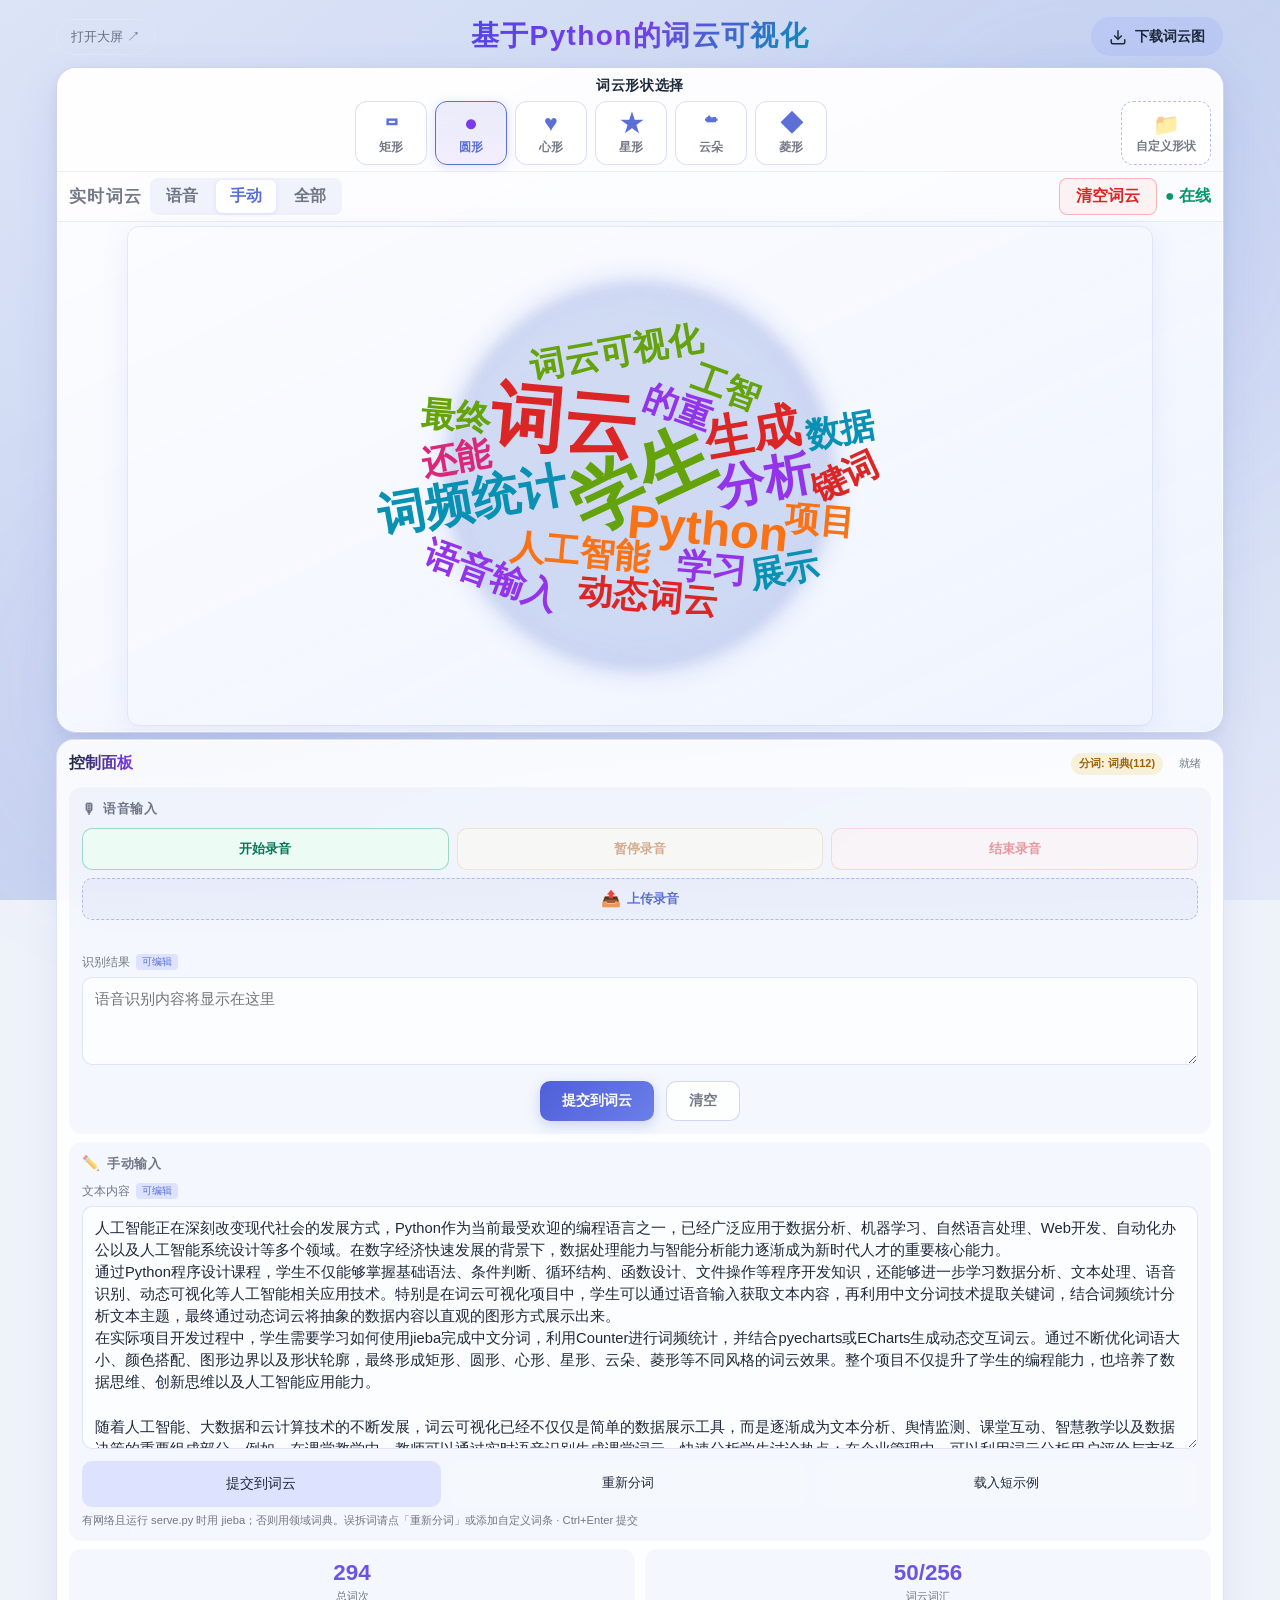
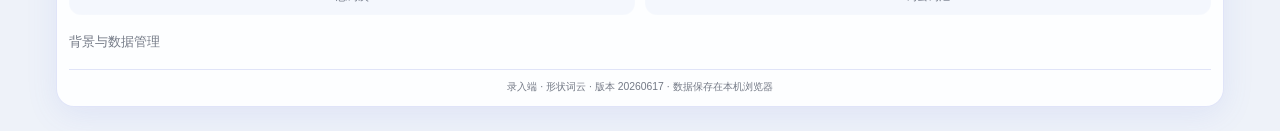
==== commit 7df8dc93: "Improve Chinese segmentation with shared jieba lib and user dictionary. Add segment_lib.py, expand k" ====
--- a/web/index.html
+++ b/web/index.html
@@ -9,7 +9,7 @@
   <meta name="theme-color" content="#eef2f9">
   <meta name="description" content="基于 Python 的词云可视化 — 支持语音输入、手动录入与实时词云展示">
   <title>基于Python的词云可视化</title>
-  <link rel="stylesheet" href="css/kiosk.css?v=20260616">
+  <link rel="stylesheet" href="css/kiosk.css?v=20260617">
 </head>
 <body class="console-layout">
   <div id="background-layer"></div>
@@ -105,9 +105,10 @@
         <textarea id="word-input" class="manual-input speech-editor" rows="10" placeholder="输入或粘贴文本，提交后生成词云" spellcheck="false"></textarea>
         <div class="input-row manual-actions">
           <button id="btn-add" class="btn-add" type="button">提交到词云</button>
+          <button id="btn-resegment" class="btn-secondary" type="button">重新分词</button>
           <button id="btn-load-demo" class="btn-secondary btn-load-demo" type="button">载入短示例</button>
         </div>
-        <p class="field-hint">有网络时自动使用 jieba 分词 · 词云最多显示 50 个高频词 · Ctrl+Enter 提交</p>
+        <p class="field-hint">有网络且运行 serve.py 时用 jieba；否则用领域词典。误拆词请点「重新分词」或添加自定义词条 · Ctrl+Enter 提交</p>
       </section>
 
       <section class="panel-stats">
@@ -128,6 +129,11 @@
           </div>
           <label class="upload-zone upload-zone-sm" for="bg-upload"><span>上传页面背景图</span></label>
           <input id="bg-upload" type="file" accept="image/*" hidden>
+          <label class="field-label">自定义词条 <span class="label-tag">修正误拆词</span></label>
+          <textarea id="user-dict-input" class="speech-editor user-dict-input" rows="3" placeholder="每行一个词，如：&#10;人工智能&#10;自然语言处理"></textarea>
+          <div class="action-row">
+            <button id="btn-save-user-dict" class="btn-secondary" type="button">保存词条</button>
+          </div>
           <div class="action-row">
             <button id="btn-export" class="btn-secondary" type="button">导出 JSON</button>
             <button id="btn-reset" class="btn-danger" type="button">清空词云</button>
@@ -135,7 +141,7 @@
         </div>
       </details>
 
-      <footer class="panel-footer">录入端 · 形状词云 · 版本 20260616 · 数据保存在本机浏览器</footer>
+      <footer class="panel-footer">录入端 · 形状词云 · 版本 20260617 · 数据保存在本机浏览器</footer>
     </aside>
   </div>
 
@@ -145,17 +151,17 @@
     <p id="boot-error-msg"></p>
   </div>
 
-  <script src="js/vendor/echarts.min.js?v=20260616"></script>
-  <script src="js/vendor/echarts-wordcloud.min.js?v=20260616"></script>
-  <script src="js/config.js?v=20260616"></script>
-  <script src="js/filter.js?v=20260616"></script>
-  <script src="js/stopwords.js?v=20260616"></script>
-  <script src="js/segment.js?v=20260616"></script>
-  <script src="js/masks.js?v=20260616"></script>
-  <script src="js/sync.js?v=20260616"></script>
-  <script src="js/store.js?v=20260616"></script>
-  <script src="js/chart.js?v=20260616"></script>
-  <script src="js/demo-sample.js?v=20260616"></script>
-  <script src="js/app.js?v=20260616"></script>
+  <script src="js/vendor/echarts.min.js?v=20260617"></script>
+  <script src="js/vendor/echarts-wordcloud.min.js?v=20260617"></script>
+  <script src="js/config.js?v=20260617"></script>
+  <script src="js/filter.js?v=20260617"></script>
+  <script src="js/stopwords.js?v=20260617"></script>
+  <script src="js/segment.js?v=20260617"></script>
+  <script src="js/masks.js?v=20260617"></script>
+  <script src="js/sync.js?v=20260617"></script>
+  <script src="js/store.js?v=20260617"></script>
+  <script src="js/chart.js?v=20260617"></script>
+  <script src="js/demo-sample.js?v=20260617"></script>
+  <script src="js/app.js?v=20260617"></script>
 </body>
 </html>
--- a/web/css/kiosk.css
+++ b/web/css/kiosk.css
@@ -959,6 +959,17 @@
   min-width: 0;
 }
 
+.manual-actions .btn-secondary {
+  flex-shrink: 0;
+  white-space: nowrap;
+}
+
+.user-dict-input {
+  min-height: 72px;
+  max-height: 160px;
+  margin-bottom: 8px;
+}
+
 .input-row input {
   flex: 1;
   min-width: 0;
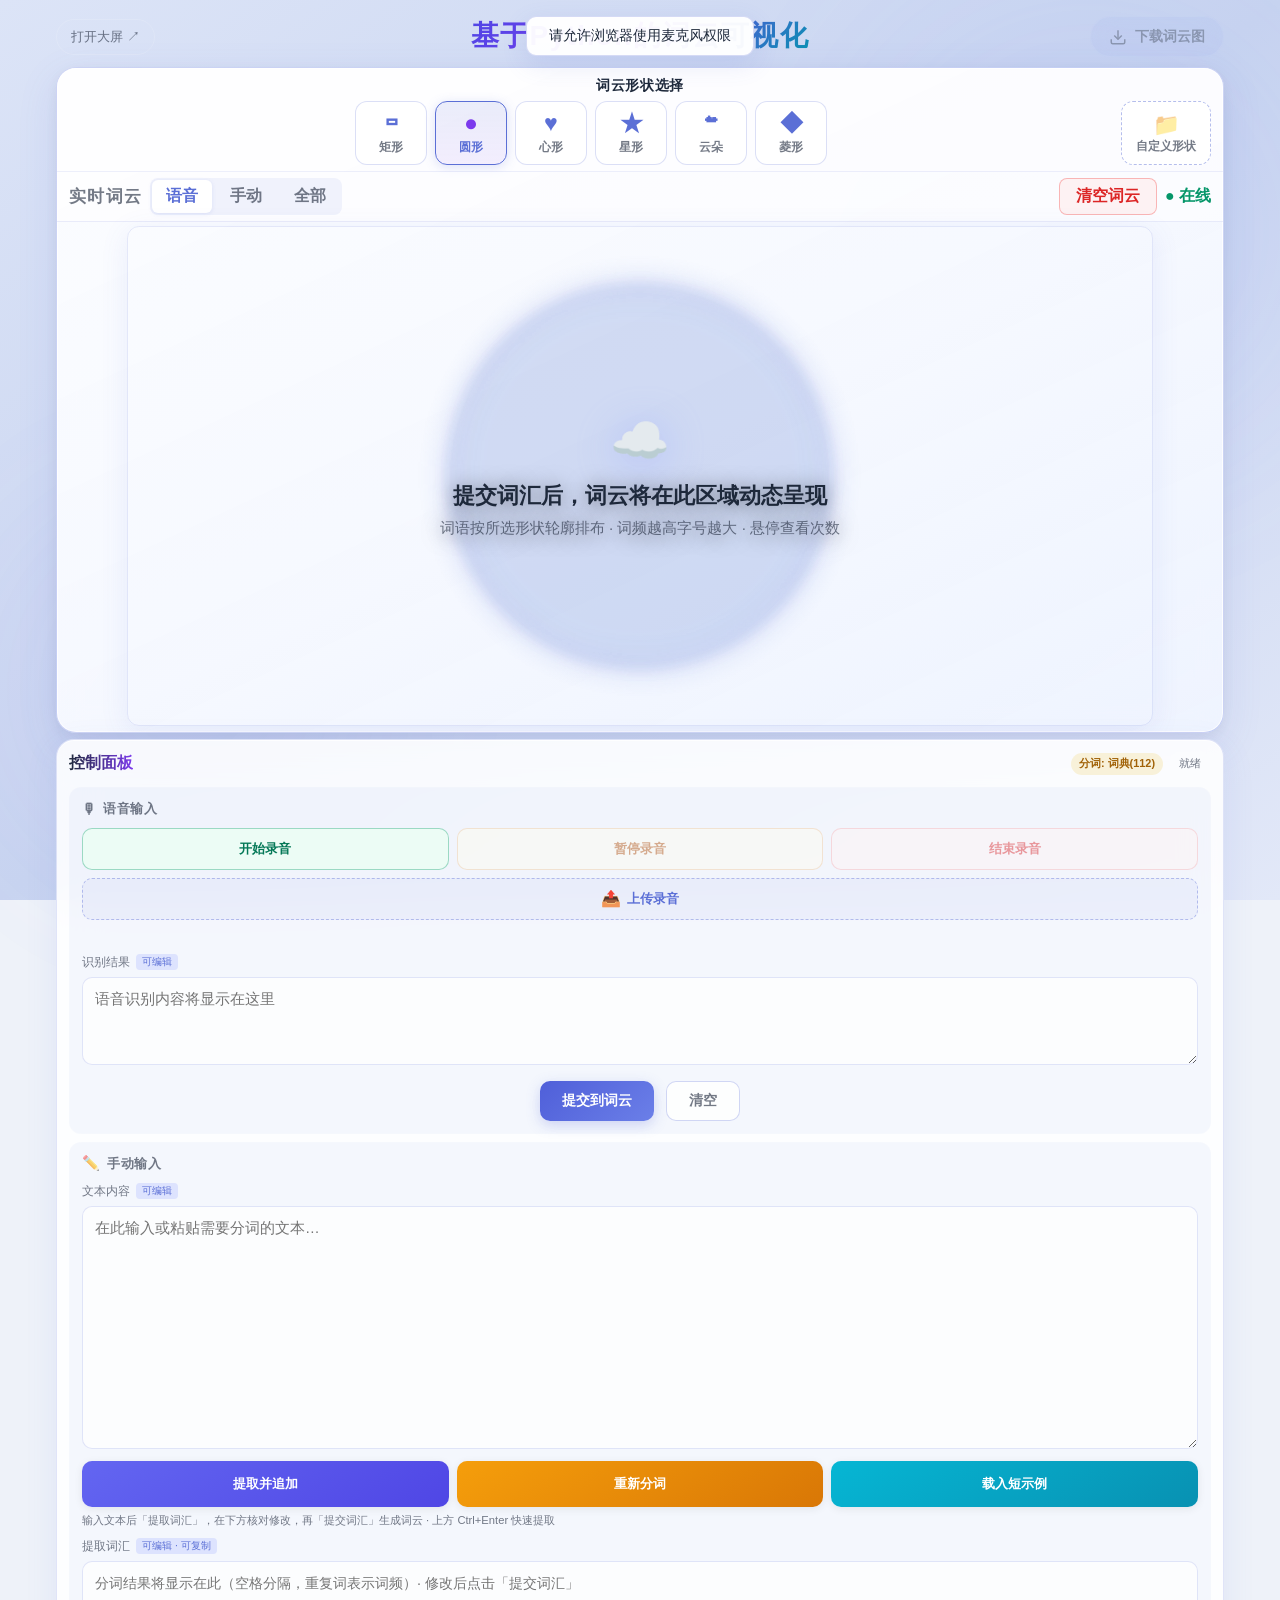
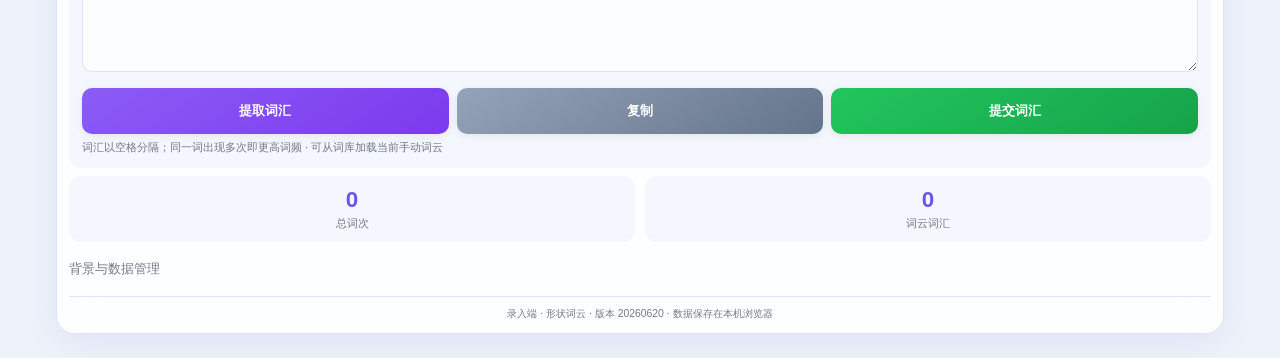
==== commit ea86cbd8: "Add word list editor with colored action buttons and empty initial state. Manual input and extracted" ====
--- a/web/index.html
+++ b/web/index.html
@@ -9,7 +9,7 @@
   <meta name="theme-color" content="#eef2f9">
   <meta name="description" content="基于 Python 的词云可视化 — 支持语音输入、手动录入与实时词云展示">
   <title>基于Python的词云可视化</title>
-  <link rel="stylesheet" href="css/kiosk.css?v=20260617">
+  <link rel="stylesheet" href="css/kiosk.css?v=20260620">
 </head>
 <body class="console-layout">
   <div id="background-layer"></div>
@@ -102,13 +102,22 @@
       <section class="panel-card">
         <h2 class="card-title"><span class="card-icon">✏️</span> 手动输入</h2>
         <label class="field-label" for="word-input">文本内容 <span class="label-tag">可编辑</span></label>
-        <textarea id="word-input" class="manual-input speech-editor" rows="10" placeholder="输入或粘贴文本，提交后生成词云" spellcheck="false"></textarea>
-        <div class="input-row manual-actions">
-          <button id="btn-add" class="btn-add" type="button">提交到词云</button>
-          <button id="btn-resegment" class="btn-secondary" type="button">重新分词</button>
-          <button id="btn-load-demo" class="btn-secondary btn-load-demo" type="button">载入短示例</button>
+        <textarea id="word-input" class="manual-input speech-editor" rows="10" placeholder="在此输入或粘贴需要分词的文本…" spellcheck="false"></textarea>
+        <div class="manual-btn-grid" role="toolbar" aria-label="文本操作">
+          <button id="btn-add" class="manual-btn manual-btn-append" type="button">提取并追加</button>
+          <button id="btn-resegment" class="manual-btn manual-btn-resegment" type="button">重新分词</button>
+          <button id="btn-load-demo" class="manual-btn manual-btn-demo" type="button">载入短示例</button>
         </div>
-        <p class="field-hint">有网络且运行 serve.py 时用 jieba；否则用领域词典。误拆词请点「重新分词」或添加自定义词条 · Ctrl+Enter 提交</p>
+        <p class="field-hint">输入文本后「提取词汇」，在下方核对修改，再「提交词汇」生成词云 · 上方 Ctrl+Enter 快速提取</p>
+
+        <label class="field-label" for="word-list-editor">提取词汇 <span class="label-tag">可编辑 · 可复制</span></label>
+        <textarea id="word-list-editor" class="word-list-editor speech-editor" rows="4" spellcheck="false" placeholder="分词结果将显示在此（空格分隔，重复词表示词频）· 修改后点击「提交词汇」"></textarea>
+        <div class="manual-btn-grid manual-btn-grid-words" role="toolbar" aria-label="词汇操作">
+          <button id="btn-extract-words" class="manual-btn manual-btn-extract" type="button">提取词汇</button>
+          <button id="btn-copy-words" class="manual-btn manual-btn-copy" type="button">复制</button>
+          <button id="btn-submit-words" class="manual-btn manual-btn-submit" type="button">提交词汇</button>
+        </div>
+        <p class="field-hint word-list-hint">词汇以空格分隔；同一词出现多次即更高词频 · 可从词库加载当前手动词云</p>
       </section>
 
       <section class="panel-stats">
@@ -141,7 +150,7 @@
         </div>
       </details>
 
-      <footer class="panel-footer">录入端 · 形状词云 · 版本 20260617 · 数据保存在本机浏览器</footer>
+      <footer class="panel-footer">录入端 · 形状词云 · 版本 20260620 · 数据保存在本机浏览器</footer>
     </aside>
   </div>
 
@@ -151,17 +160,17 @@
     <p id="boot-error-msg"></p>
   </div>
 
-  <script src="js/vendor/echarts.min.js?v=20260617"></script>
-  <script src="js/vendor/echarts-wordcloud.min.js?v=20260617"></script>
-  <script src="js/config.js?v=20260617"></script>
-  <script src="js/filter.js?v=20260617"></script>
-  <script src="js/stopwords.js?v=20260617"></script>
-  <script src="js/segment.js?v=20260617"></script>
-  <script src="js/masks.js?v=20260617"></script>
-  <script src="js/sync.js?v=20260617"></script>
-  <script src="js/store.js?v=20260617"></script>
-  <script src="js/chart.js?v=20260617"></script>
-  <script src="js/demo-sample.js?v=20260617"></script>
-  <script src="js/app.js?v=20260617"></script>
+  <script src="js/vendor/echarts.min.js?v=20260620"></script>
+  <script src="js/vendor/echarts-wordcloud.min.js?v=20260620"></script>
+  <script src="js/config.js?v=20260620"></script>
+  <script src="js/filter.js?v=20260620"></script>
+  <script src="js/stopwords.js?v=20260620"></script>
+  <script src="js/segment.js?v=20260620"></script>
+  <script src="js/masks.js?v=20260620"></script>
+  <script src="js/sync.js?v=20260620"></script>
+  <script src="js/store.js?v=20260620"></script>
+  <script src="js/chart.js?v=20260620"></script>
+  <script src="js/demo-sample.js?v=20260620"></script>
+  <script src="js/app.js?v=20260620"></script>
 </body>
 </html>
--- a/web/css/kiosk.css
+++ b/web/css/kiosk.css
@@ -950,18 +950,84 @@
   max-height: 320px;
 }
 
-.manual-actions {
+.manual-btn-grid {
+  display: grid;
+  grid-template-columns: repeat(3, 1fr);
+  gap: 8px;
   margin-top: 8px;
 }
 
-.manual-actions .btn-add {
-  flex: 1;
-  min-width: 0;
-}
-
-.manual-actions .btn-secondary {
-  flex-shrink: 0;
+.manual-btn-grid-words {
+  margin-top: 4px;
+}
+
+.manual-btn {
+  min-height: var(--touch-min);
+  padding: 0 10px;
+  border: none;
+  border-radius: 10px;
+  font-size: 0.84rem;
+  font-weight: 600;
+  font-family: inherit;
+  cursor: pointer;
+  color: #fff;
   white-space: nowrap;
+  box-shadow: 0 2px 8px rgba(0, 0, 0, 0.08);
+  transition: transform 0.15s ease, box-shadow 0.15s ease, filter 0.15s ease;
+}
+
+.manual-btn:hover {
+  transform: translateY(-1px);
+  filter: brightness(1.06);
+  box-shadow: 0 4px 12px rgba(0, 0, 0, 0.12);
+}
+
+.manual-btn:active {
+  transform: translateY(0);
+  filter: brightness(0.96);
+}
+
+/* 提取并追加 — 蓝紫 */
+.manual-btn-append {
+  background: linear-gradient(145deg, #6366f1, #4f46e5);
+}
+
+/* 重新分词 — 琥珀 */
+.manual-btn-resegment {
+  background: linear-gradient(145deg, #f59e0b, #d97706);
+}
+
+/* 载入短示例 — 青色 */
+.manual-btn-demo {
+  background: linear-gradient(145deg, #06b6d4, #0891b2);
+}
+
+/* 提取词汇 — 紫色 */
+.manual-btn-extract {
+  background: linear-gradient(145deg, #8b5cf6, #7c3aed);
+}
+
+/* 复制 — 灰蓝 */
+.manual-btn-copy {
+  background: linear-gradient(145deg, #94a3b8, #64748b);
+}
+
+/* 提交词汇 — 绿色 */
+.manual-btn-submit {
+  background: linear-gradient(145deg, #22c55e, #16a34a);
+}
+
+.word-list-editor {
+  min-height: 88px;
+  max-height: 200px;
+  margin-bottom: 8px;
+  font-size: 0.9rem;
+  line-height: 1.55;
+  word-break: break-all;
+}
+
+.word-list-hint {
+  margin-top: 6px;
 }
 
 .user-dict-input {
@@ -1000,14 +1066,6 @@
   font-size: 0.9rem;
   font-family: inherit;
   cursor: pointer;
-}
-
-.btn-load-demo {
-  min-height: var(--touch-min);
-  flex-shrink: 0;
-  white-space: nowrap;
-  padding: 0 12px;
-  font-size: 0.88rem;
 }
 
 .field-hint {
@@ -1409,6 +1467,21 @@
   .speech-editor {
     font-size: 16px;
   }
+
+  .manual-btn-grid {
+    grid-template-columns: 1fr 1fr;
+  }
+
+  .manual-btn-grid .manual-btn-submit {
+    grid-column: 1 / -1;
+  }
+
+  .manual-btn {
+    font-size: 0.82rem;
+    white-space: normal;
+    line-height: 1.25;
+    padding: 8px 6px;
+  }
 }
 
 @media (max-height: 700px) and (min-width: 961px) {
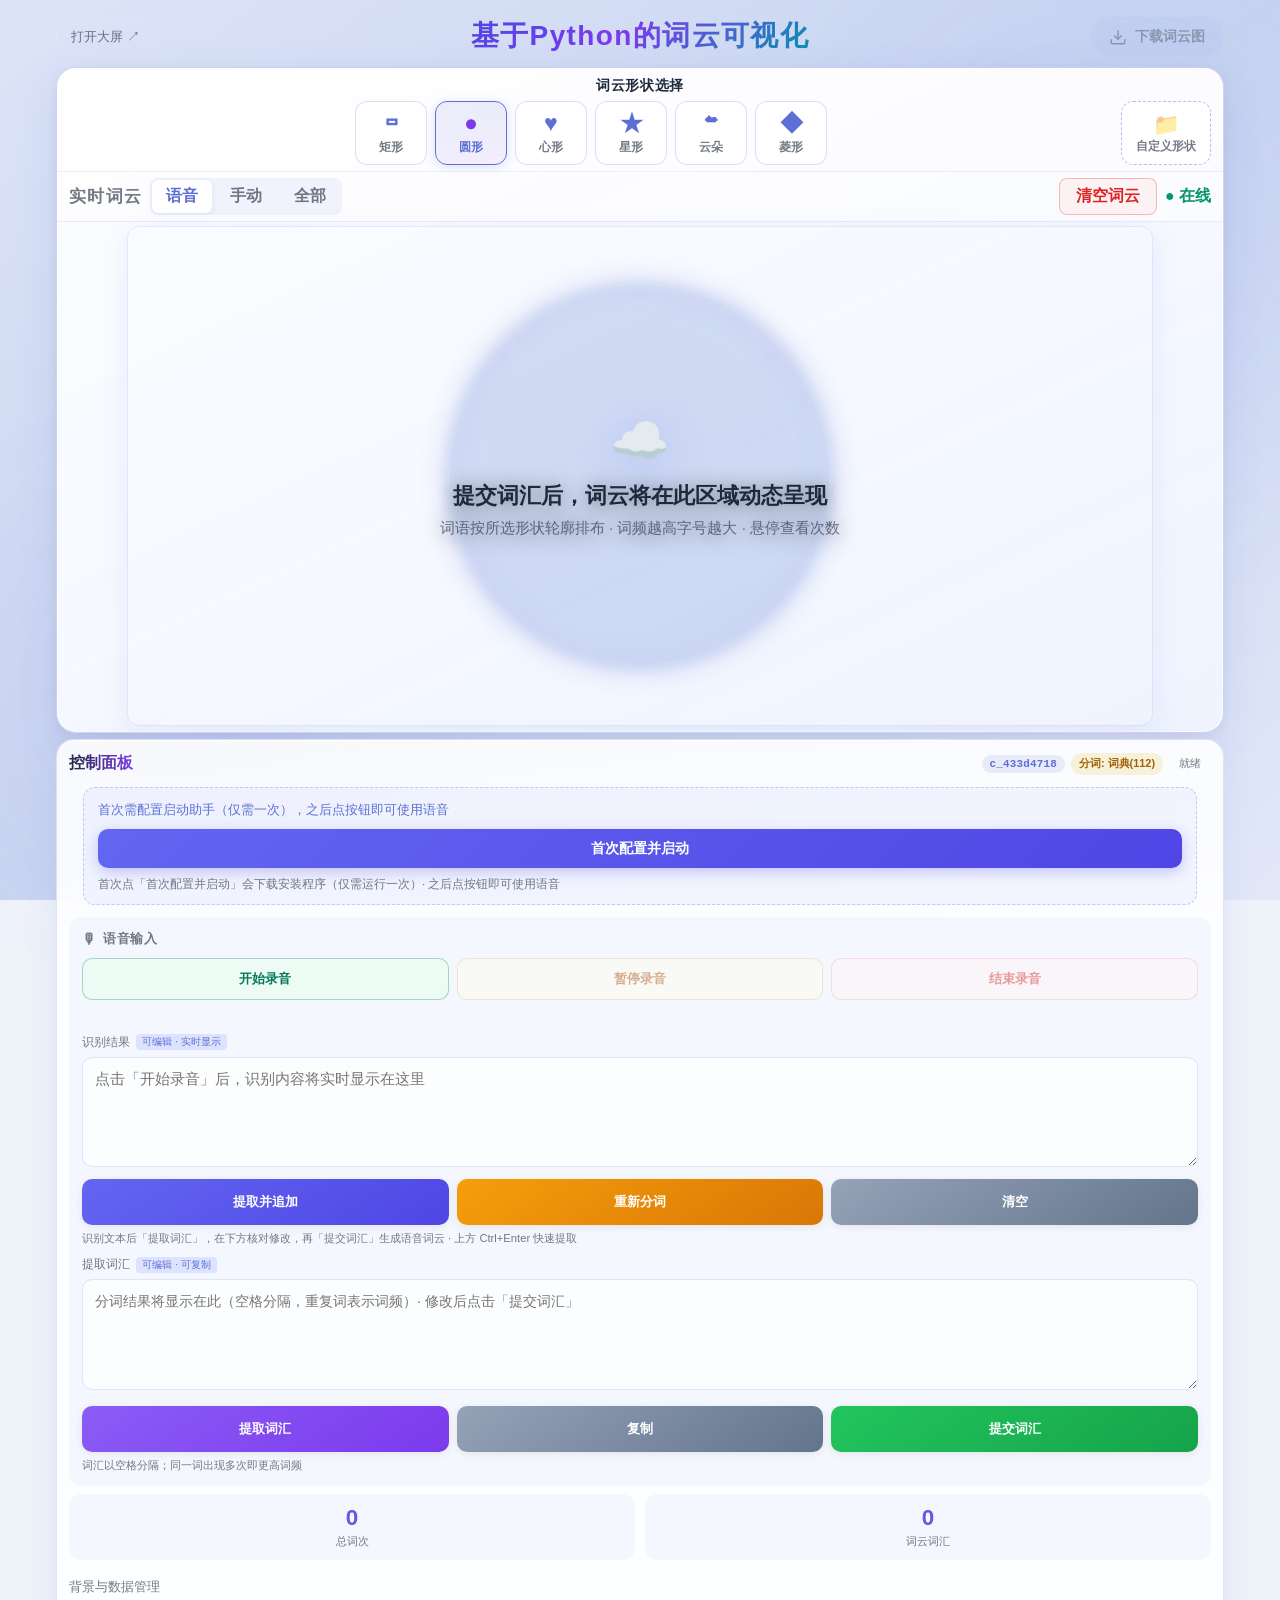
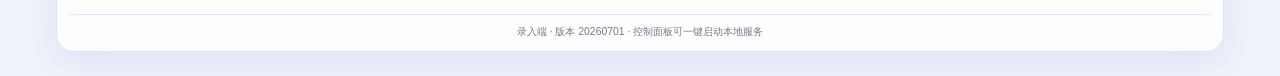
==== commit c0e70171: "Add local Whisper speech, mobile browser recognition, and one-click server launcher." ====
--- a/web/index.html
+++ b/web/index.html
@@ -6,10 +6,11 @@
   <meta name="mobile-web-app-capable" content="yes">
   <meta name="apple-mobile-web-app-capable" content="yes">
   <meta name="apple-mobile-web-app-status-bar-style" content="default">
+  <meta http-equiv="Permissions-Policy" content="microphone=(self)">
   <meta name="theme-color" content="#eef2f9">
   <meta name="description" content="基于 Python 的词云可视化 — 支持语音输入、手动录入与实时词云展示">
   <title>基于Python的词云可视化</title>
-  <link rel="stylesheet" href="css/kiosk.css?v=20260620">
+  <link rel="stylesheet" href="css/kiosk.css?v=20260704">
 </head>
 <body class="console-layout">
   <div id="background-layer"></div>
@@ -72,12 +73,26 @@
       <header class="panel-header">
         <h1>控制面板</h1>
         <div class="panel-header-badges">
+          <span id="client-badge" class="client-badge" title="本机编号，词云数据仅保存在本浏览器">终端</span>
           <span id="segment-engine" class="segment-badge segment-pending" title="分词引擎">分词检测中</span>
           <span id="speech-status" class="status-badge">就绪</span>
         </div>
       </header>
 
-      <section class="panel-card">
+      <div id="local-server-box" class="local-server-box hidden">
+        <p id="local-server-hint" class="local-server-hint">本地 Whisper 未连接 · 语音需启动本机服务</p>
+        <button id="btn-start-local-server" class="btn-start-local-server" type="button">启动本地服务</button>
+        <button id="btn-mobile-browser-voice" class="btn-mobile-browser-voice hidden" type="button">先用浏览器识别</button>
+        <p id="local-server-note" class="local-server-note">首次点「首次配置并启动」会下载安装程序（仅需运行一次）· 之后点按钮即可使用语音</p>
+      </div>
+
+      <div id="mobile-lan-box" class="mobile-lan-box hidden">
+        <p class="mobile-lan-title">📱 手机录音说明</p>
+        <p id="mobile-lan-url" class="mobile-lan-url"></p>
+        <button id="btn-copy-lan-url" class="btn-copy-lan-url" type="button">复制手机访问地址</button>
+      </div>
+
+      <section class="panel-card panel-source-section" data-panel-source="voice">
         <h2 class="card-title"><span class="card-icon">🎙</span> 语音输入</h2>
         <div class="rec-controls" id="rec-controls">
           <div class="rec-toolbar" role="toolbar" aria-label="录音控制">
@@ -85,21 +100,29 @@
             <button id="btn-rec-pause" class="btn-rec btn-rec-pause" type="button" disabled>暂停录音</button>
             <button id="btn-rec-end" class="btn-rec btn-rec-end" type="button" disabled>结束录音</button>
           </div>
-          <label class="rec-upload-row" for="audio-upload" title="上传音频文件并识别为文字">
-            <span class="rec-upload-icon" aria-hidden="true">📤</span> 上传录音
-          </label>
-          <input id="audio-upload" type="file" accept="audio/*,.mp3,.wav,.m4a,.ogg,.webm" hidden>
         </div>
         <p id="interim-text" class="interim-text"></p>
-        <label class="field-label" for="speech-editor">识别结果 <span class="label-tag">可编辑</span></label>
-        <textarea id="speech-editor" class="speech-editor" rows="3" placeholder="语音识别内容将显示在这里"></textarea>
-        <div class="speech-actions">
-          <button id="btn-submit-speech" class="btn-speech-action btn-speech-submit" type="button">提交到词云</button>
-          <button id="btn-clear-speech" class="btn-speech-action btn-speech-clear" type="button">清空</button>
-        </div>
+        <p id="mobile-voice-tip" class="mobile-voice-tip hidden">手机浏览器识别已就绪，直接点「开始录音」· 推荐 Chrome 或 Edge</p>
+        <label class="field-label" for="speech-editor">识别结果 <span class="label-tag">可编辑 · 实时显示</span></label>
+        <textarea id="speech-editor" class="speech-editor" rows="4" placeholder="点击「开始录音」后，识别内容将实时显示在这里" spellcheck="false"></textarea>
+        <div class="manual-btn-grid" role="toolbar" aria-label="语音识别操作">
+          <button id="btn-speech-append" class="manual-btn manual-btn-append" type="button">提取并追加</button>
+          <button id="btn-speech-resegment" class="manual-btn manual-btn-resegment" type="button">重新分词</button>
+          <button id="btn-clear-speech" class="manual-btn manual-btn-copy" type="button">清空</button>
+        </div>
+        <p class="field-hint">识别文本后「提取词汇」，在下方核对修改，再「提交词汇」生成语音词云 · 上方 Ctrl+Enter 快速提取</p>
+
+        <label class="field-label" for="speech-word-list-editor">提取词汇 <span class="label-tag">可编辑 · 可复制</span></label>
+        <textarea id="speech-word-list-editor" class="word-list-editor speech-editor" rows="4" spellcheck="false" placeholder="分词结果将显示在此（空格分隔，重复词表示词频）· 修改后点击「提交词汇」"></textarea>
+        <div class="manual-btn-grid manual-btn-grid-words" role="toolbar" aria-label="语音词汇操作">
+          <button id="btn-speech-extract-words" class="manual-btn manual-btn-extract" type="button">提取词汇</button>
+          <button id="btn-speech-copy-words" class="manual-btn manual-btn-copy" type="button">复制</button>
+          <button id="btn-speech-submit-words" class="manual-btn manual-btn-submit" type="button">提交词汇</button>
+        </div>
+        <p class="field-hint word-list-hint">词汇以空格分隔；同一词出现多次即更高词频</p>
       </section>
 
-      <section class="panel-card">
+      <section class="panel-card panel-source-section" data-panel-source="manual">
         <h2 class="card-title"><span class="card-icon">✏️</span> 手动输入</h2>
         <label class="field-label" for="word-input">文本内容 <span class="label-tag">可编辑</span></label>
         <textarea id="word-input" class="manual-input speech-editor" rows="10" placeholder="在此输入或粘贴需要分词的文本…" spellcheck="false"></textarea>
@@ -117,7 +140,7 @@
           <button id="btn-copy-words" class="manual-btn manual-btn-copy" type="button">复制</button>
           <button id="btn-submit-words" class="manual-btn manual-btn-submit" type="button">提交词汇</button>
         </div>
-        <p class="field-hint word-list-hint">词汇以空格分隔；同一词出现多次即更高词频 · 可从词库加载当前手动词云</p>
+        <p class="field-hint word-list-hint">词汇以空格分隔；同一词出现多次即更高词频</p>
       </section>
 
       <section class="panel-stats">
@@ -150,7 +173,7 @@
         </div>
       </details>
 
-      <footer class="panel-footer">录入端 · 形状词云 · 版本 20260620 · 数据保存在本机浏览器</footer>
+      <footer class="panel-footer">录入端 · 版本 20260701 · 控制面板可一键启动本地服务</footer>
     </aside>
   </div>
 
@@ -160,17 +183,18 @@
     <p id="boot-error-msg"></p>
   </div>
 
-  <script src="js/vendor/echarts.min.js?v=20260620"></script>
-  <script src="js/vendor/echarts-wordcloud.min.js?v=20260620"></script>
-  <script src="js/config.js?v=20260620"></script>
-  <script src="js/filter.js?v=20260620"></script>
-  <script src="js/stopwords.js?v=20260620"></script>
-  <script src="js/segment.js?v=20260620"></script>
-  <script src="js/masks.js?v=20260620"></script>
-  <script src="js/sync.js?v=20260620"></script>
-  <script src="js/store.js?v=20260620"></script>
-  <script src="js/chart.js?v=20260620"></script>
-  <script src="js/demo-sample.js?v=20260620"></script>
-  <script src="js/app.js?v=20260620"></script>
+  <script src="js/vendor/echarts.min.js?v=20260704"></script>
+  <script src="js/vendor/echarts-wordcloud.min.js?v=20260704"></script>
+  <script src="js/config.js?v=20260704"></script>
+  <script src="js/filter.js?v=20260704"></script>
+  <script src="js/stopwords.js?v=20260704"></script>
+  <script src="js/segment.js?v=20260704"></script>
+  <script src="js/masks.js?v=20260704"></script>
+  <script src="js/sync.js?v=20260704"></script>
+  <script src="js/client.js?v=20260704"></script>
+  <script src="js/store.js?v=20260704"></script>
+  <script src="js/chart.js?v=20260704"></script>
+  <script src="js/demo-sample.js?v=20260704"></script>
+  <script src="js/app.js?v=20260704"></script>
 </body>
 </html>
--- a/web/css/kiosk.css
+++ b/web/css/kiosk.css
@@ -676,6 +676,134 @@
   color: #fcd34d;
 }
 
+.local-server-box {
+  margin: 0 14px 12px;
+  padding: 12px 14px;
+  border-radius: var(--radius-sm);
+  border: 1px dashed rgba(124, 147, 255, 0.45);
+  background: rgba(124, 147, 255, 0.08);
+}
+
+.local-server-box.hidden {
+  display: none;
+}
+
+.local-server-hint {
+  margin: 0 0 10px;
+  font-size: 0.82rem;
+  color: var(--accent);
+  line-height: 1.45;
+}
+
+.local-server-note {
+  margin: 8px 0 0;
+  font-size: 0.72rem;
+  color: var(--text-muted);
+  line-height: 1.4;
+}
+
+.local-server-note code {
+  font-size: 0.7rem;
+  padding: 1px 4px;
+  border-radius: 4px;
+  background: rgba(0, 0, 0, 0.06);
+}
+
+.btn-start-local-server {
+  width: 100%;
+  padding: 10px 14px;
+  border: none;
+  border-radius: 10px;
+  font-size: 0.9rem;
+  font-weight: 600;
+  cursor: pointer;
+  color: #fff;
+  background: linear-gradient(135deg, #6366f1 0%, #4f46e5 100%);
+  box-shadow: 0 4px 14px rgba(79, 70, 229, 0.28);
+  transition: transform 0.15s, box-shadow 0.15s, opacity 0.15s;
+}
+
+.btn-start-local-server:hover:not(:disabled) {
+  transform: translateY(-1px);
+  box-shadow: 0 6px 18px rgba(79, 70, 229, 0.35);
+}
+
+.btn-start-local-server:disabled {
+  opacity: 0.65;
+  cursor: wait;
+}
+
+.btn-mobile-browser-voice {
+  width: 100%;
+  margin-top: 8px;
+  padding: 10px 14px;
+  border-radius: 10px;
+  border: 1px solid rgba(124, 147, 255, 0.45);
+  background: rgba(255, 255, 255, 0.85);
+  color: var(--accent);
+  font-size: 0.88rem;
+  font-weight: 600;
+  cursor: pointer;
+}
+
+.btn-mobile-browser-voice.hidden {
+  display: none;
+}
+
+.mobile-lan-box {
+  margin: 0 14px 12px;
+  padding: 12px 14px;
+  border-radius: var(--radius-sm);
+  border: 1px solid rgba(52, 211, 153, 0.35);
+  background: rgba(52, 211, 153, 0.08);
+}
+
+.mobile-lan-box.hidden {
+  display: none;
+}
+
+.mobile-lan-title {
+  margin: 0 0 8px;
+  font-size: 0.84rem;
+  font-weight: 600;
+  color: #059669;
+}
+
+.mobile-lan-url {
+  margin: 0 0 10px;
+  font-size: 0.78rem;
+  line-height: 1.45;
+  word-break: break-all;
+  color: var(--text);
+}
+
+.mobile-voice-tip {
+  margin: 6px 0 0;
+  padding: 8px 10px;
+  border-radius: 8px;
+  font-size: 0.78rem;
+  line-height: 1.45;
+  color: #4338ca;
+  background: rgba(99, 102, 241, 0.1);
+  border: 1px solid rgba(99, 102, 241, 0.2);
+}
+
+.mobile-voice-tip.hidden {
+  display: none;
+}
+
+.btn-copy-lan-url {
+  width: 100%;
+  padding: 8px 12px;
+  border: none;
+  border-radius: 8px;
+  background: #10b981;
+  color: #fff;
+  font-size: 0.84rem;
+  font-weight: 600;
+  cursor: pointer;
+}
+
 @keyframes pulse-badge {
   0%, 100% { opacity: 1; }
   50% { opacity: 0.55; }
@@ -689,6 +817,16 @@
   margin-bottom: 10px;
 }
 
+.panel-card.panel-source-section.panel-hidden {
+  display: none;
+}
+
+.control-panel[data-panel-mode="all"] .panel-source-section + .panel-source-section {
+  margin-top: 4px;
+  padding-top: 14px;
+  border-top: 1px dashed rgba(255, 255, 255, 0.08);
+}
+
 .card-title {
   display: flex;
   align-items: center;
@@ -708,6 +846,18 @@
   display: flex;
   flex-direction: column;
   gap: 8px;
+}
+
+.client-badge {
+  font-size: 0.68rem;
+  padding: 3px 8px;
+  border-radius: 999px;
+  background: rgba(91, 111, 214, 0.12);
+  color: var(--accent);
+  font-weight: 600;
+  font-family: ui-monospace, monospace;
+  letter-spacing: 0.02em;
+  white-space: nowrap;
 }
 
 .rec-toolbar {
@@ -853,6 +1003,17 @@
   min-height: 72px;
   outline: none;
   transition: border-color 0.2s, box-shadow 0.2s;
+}
+
+.speech-editor.is-recording {
+  border-color: var(--accent);
+  box-shadow: 0 0 0 2px rgba(124, 147, 255, 0.28);
+  background: rgba(255, 255, 255, 0.92);
+}
+
+.interim-text.is-live {
+  font-weight: 600;
+  color: #4f46e5;
 }
 
 .speech-editor:focus {
@@ -1482,6 +1643,16 @@
     line-height: 1.25;
     padding: 8px 6px;
   }
+
+  .rec-toolbar {
+    flex-direction: column;
+  }
+
+  .btn-rec {
+    min-height: var(--touch-min);
+    width: 100%;
+    font-size: 0.9rem;
+  }
 }
 
 @media (max-height: 700px) and (min-width: 961px) {
